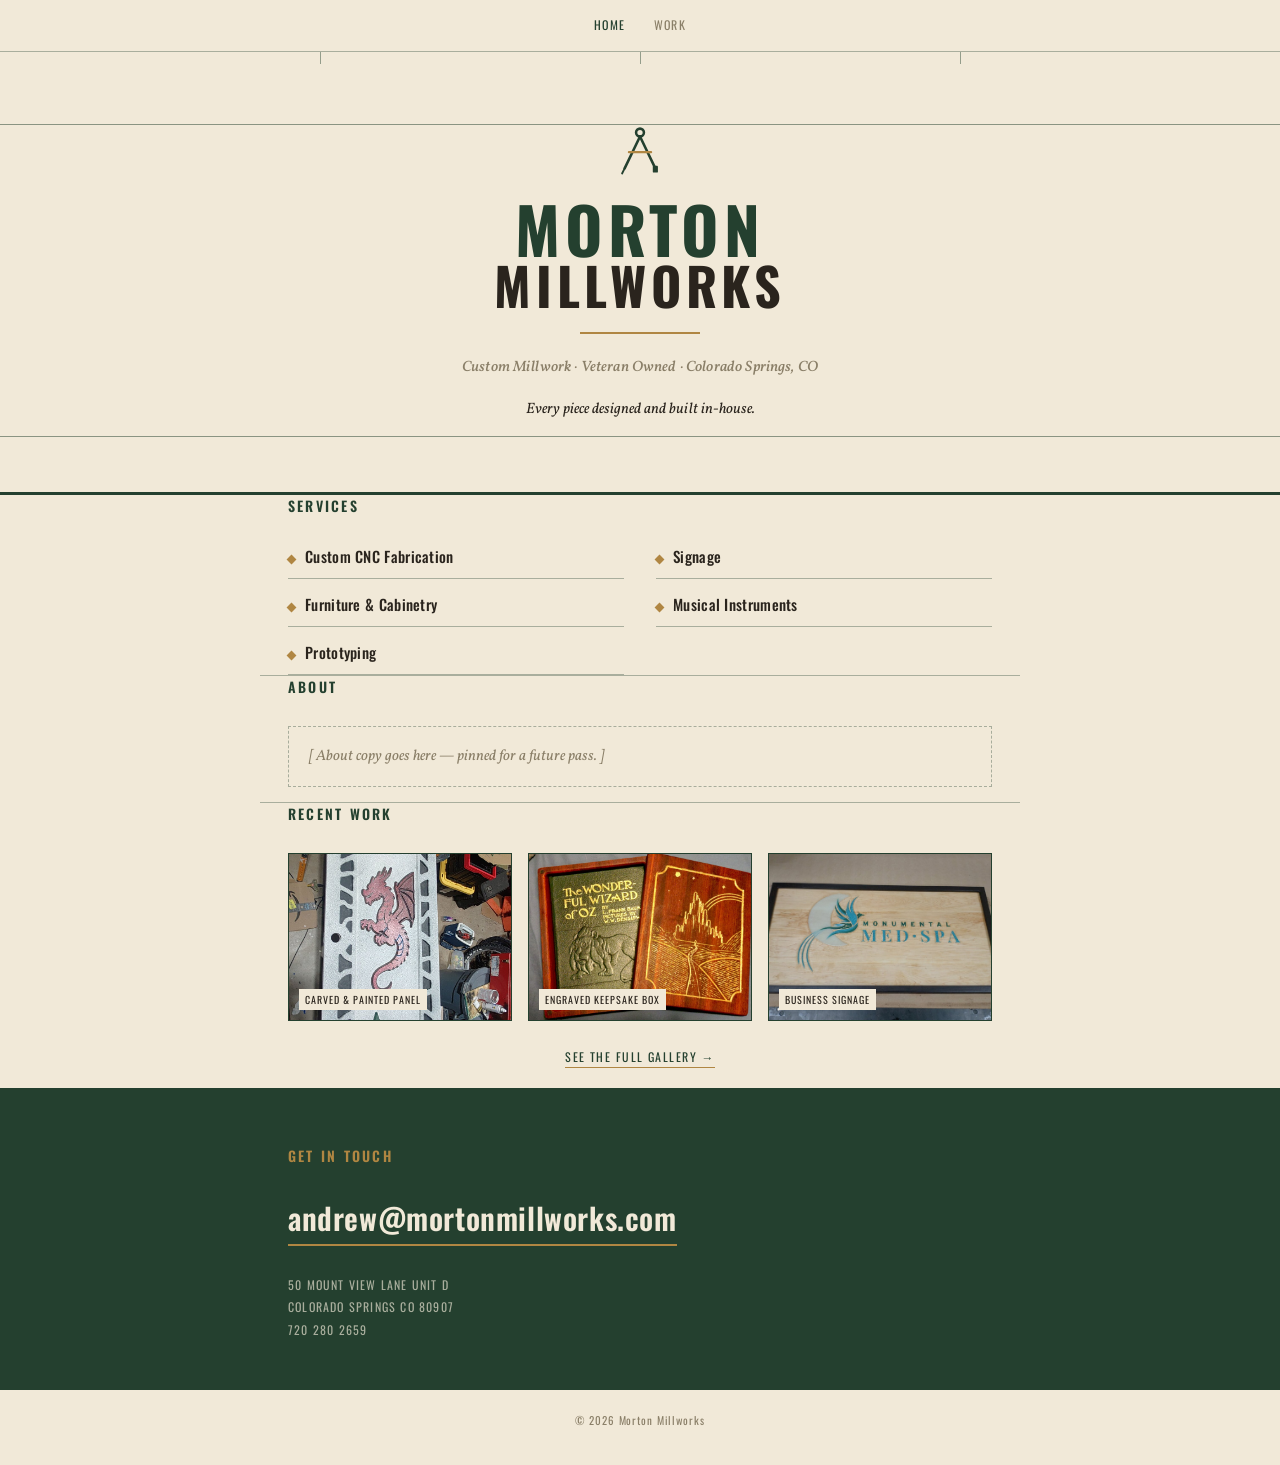
==== index.html @ a422c4a7 "Add files via upload" ====
<!doctype html>
<html lang="en">
<head>
<meta charset="utf-8">
<meta name="viewport" content="width=device-width, initial-scale=1">
<title>Morton Millworks — Custom CNC Fabrication, Colorado Springs</title>
<meta name="description" content="Owner-designed, shop-built CNC fabrication in Colorado Springs, CO. Custom millwork, signage, furniture, and prototyping.">
<link rel="preconnect" href="https://fonts.googleapis.com">
<link rel="stylesheet" href="https://fonts.googleapis.com/css2?family=Oswald:wght@400;500;600;700&family=Vollkorn:ital,wght@0,400;0,500;1,400;1,500&display=swap">
<link rel="stylesheet" href="styles.css">
</head>
<body>

<nav class="sitenav">
  <a href="index.html" class="current">Home</a>
  <a href="gallery.html">Work</a>
</nav>

<header class="hero">
  <div class="ticks" aria-hidden="true">
    <i style="top:0; left:25%; width:1px; height:12px;"></i>
    <i style="top:0; left:50%; width:1px; height:12px;"></i>
    <i style="top:0; left:75%; width:1px; height:12px;"></i>
  </div>

  <div class="mark" aria-hidden="true">
    <svg viewBox="0 0 34 30" xmlns="http://www.w3.org/2000/svg">
      <circle cx="17" cy="5" r="2.3" fill="none" stroke="#24402F" stroke-width="1.5"/>
      <line x1="17" y1="7.3" x2="8" y2="26" stroke="#24402F" stroke-width="1.5" stroke-linecap="round"/>
      <line x1="17" y1="7.3" x2="26" y2="26" stroke="#24402F" stroke-width="1.5" stroke-linecap="round"/>
      <line x1="10.5" y1="16.5" x2="23.5" y2="16.5" stroke="#B08642" stroke-width="1.3" stroke-linecap="round"/>
      <line x1="8" y1="26" x2="6.5" y2="29" stroke="#24402F" stroke-width="1.1" stroke-linecap="round"/>
      <rect x="24.5" y="24.5" width="3" height="4" rx="0.5" fill="#24402F"/>
    </svg>
  </div>

  <h1 class="wordmark">
    <span class="m1">Morton</span>
    <span class="m2">Millworks</span>
  </h1>

  <div class="rule-brass"></div>

  <p class="tagline">Custom Millwork &middot; Veteran Owned &middot; Colorado Springs, CO</p>
  <p class="hero-note">Every piece designed and built in-house.</p>
</header>

<section class="wrap" id="services">
  <h2>Services</h2>
  <ul class="services">
    <li>Custom CNC Fabrication</li>
    <li>Signage</li>
    <li>Furniture &amp; Cabinetry</li>
    <li>Musical Instruments</li>
    <li>Prototyping</li>
  </ul>
</section>

<section class="wrap" id="about">
  <h2>About</h2>
  <p class="about-placeholder">[ About copy goes here — pinned for a future pass. ]</p>
</section>

<section class="wrap" id="work">
  <h2>Recent Work</h2>
  <div class="work-grid">
    <div class="photo-slot">
      <img src="images/dragon-panel.jpg" alt="Hand-painted carved dragon panel, Morton Millworks" loading="lazy">
      <span>Carved &amp; Painted Panel</span>
    </div>
    <div class="photo-slot">
      <img src="images/oz-book-box.jpg" alt="Engraved wood keepsake box, Morton Millworks" loading="lazy">
      <span>Engraved Keepsake Box</span>
    </div>
    <div class="photo-slot">
      <img src="images/med-spa-sign.jpg" alt="Monumental Med Spa wood sign, Morton Millworks" loading="lazy">
      <span>Business Signage</span>
    </div>
  </div>
  <p class="work-more"><a href="gallery.html">See the full gallery &rarr;</a></p>
</section>

<section class="contact">
  <div class="wrap">
    <h2>Get In Touch</h2>
    <a class="contact-email" href="mailto:andrew@mortonmillworks.com">andrew@mortonmillworks.com</a>
    <div class="contact-block">
      50 Mount View Lane Unit D<br>
      Colorado Springs CO 80907<br>
      720 280 2659
    </div>
  </div>
</section>

<footer>&copy; <span id="year"></span> Morton Millworks</footer>

<script>
  document.getElementById('year').textContent = new Date().getFullYear();
</script>

</body>
</html>
---- styles.css ----
:root{
    --paper:#F1E9D8;
    --paper-deep:#E8DEC8;
    --ink:#2A241D;
    --green:#24402F;
    --green-deep:#17271D;
    --brass:#B08642;
    --muted:#8A7F68;
    --line:rgba(36,64,47,0.35);
    --maxw:760px;
  }
  *{box-sizing:border-box;}
  html{scroll-behavior:smooth;}
  body{
    margin:0;
    background:var(--paper);
    color:var(--ink);
    font-family:'Vollkorn',serif;
    font-size:17px;
    line-height:1.55;
    -webkit-font-smoothing:antialiased;
  }
  h1,h2,.label{
    font-family:'Oswald',sans-serif;
    text-transform:uppercase;
  }
  a{color:var(--green);}
  a:focus-visible,button:focus-visible{outline:2px solid var(--brass);outline-offset:3px;}

  .wrap{max-width:var(--maxw);margin:0 auto;padding:0 28px;}

  /* ---- Hero ---- */
  .hero{
    position:relative;
    padding:72px 28px 56px;
    border-bottom:3px solid var(--green);
    overflow:hidden;
  }
  .hero::before,.hero::after{
    content:"";
    position:absolute;
    left:0; right:0;
    height:1px;
    background:var(--green);
    opacity:0.5;
  }
  .ticks{position:absolute; inset:0; pointer-events:none;}
  .ticks i{position:absolute; background:var(--green); opacity:0.45;}

  .mark{display:flex; justify-content:center; margin-bottom:22px;}
  .mark svg{width:clamp(36px,8vw,58px);aspect-ratio:34/30;height:auto;}

  .wordmark{
    text-align:center;
    line-height:0.95;
    letter-spacing:0.14em;
  }
  .wordmark .m1{
    display:block;
    font-weight:700;
    font-size:clamp(40px,9vw,64px);
    color:var(--green);
  }
  .wordmark .m2{
    display:block;
    font-weight:700;
    font-size:clamp(32px,7vw,52px);
    color:var(--ink);
    margin-top:2px;
  }

  .rule-brass{
    width:120px; height:2px; background:var(--brass);
    margin:22px auto;
  }

  .tagline{
    text-align:center;
    font-style:italic;
    font-weight:500;
    font-size:15px;
    color:var(--muted);
    letter-spacing:0.01em;
  }

  .hero-note{
    text-align:center;
    font-style:italic;
    font-size:15px;
    color:var(--ink);
    margin-top:18px;
  }

  /* ---- Sections ---- */
  section{padding:56px 0;}
  section + section{border-top:1px solid var(--line);}

  h2{
    font-weight:600;
    font-size:14px;
    letter-spacing:0.16em;
    color:var(--green);
    margin:0 0 28px;
  }

  /* ---- Services ---- */
  .services{
    list-style:none;
    margin:0; padding:0;
    display:grid;
    grid-template-columns:1fr 1fr;
    gap:14px 32px;
  }
  .services li{
    display:flex;
    align-items:baseline;
    gap:10px;
    font-family:'Oswald',sans-serif;
    font-weight:500;
    font-size:15px;
    letter-spacing:0.02em;
    color:var(--ink);
    padding-bottom:10px;
    border-bottom:1px solid var(--line);
  }
  .services li::before{
    content:"";
    width:7px; height:7px;
    flex:none;
    background:var(--brass);
    transform:rotate(45deg);
  }
  @media (max-width:520px){
    .services{grid-template-columns:1fr;}
  }

  /* ---- About (placeholder) ---- */
  .about-placeholder{
    font-style:italic;
    color:var(--muted);
    border:1px dashed var(--line);
    padding:18px 20px;
    font-size:15px;
  }

  /* ---- Work / photos ---- */
  .work-grid{
    display:grid;
    grid-template-columns:repeat(3,1fr);
    gap:16px;
  }
  @media (max-width:560px){
    .work-grid{grid-template-columns:1fr;}
  }
  .photo-slot{
    aspect-ratio:4/3;
    border:1px solid var(--green);
    overflow:hidden;
    position:relative;
    background:var(--paper-deep);
  }
  .photo-slot img{
    width:100%;
    height:100%;
    object-fit:cover;
    display:block;
  }
  .photo-slot span{
    position:absolute;
    left:10px; bottom:10px;
    font-family:'Oswald',sans-serif;
    font-size:10px;
    letter-spacing:0.1em;
    text-transform:uppercase;
    color:var(--ink);
    background:var(--paper);
    padding:3px 6px;
  }
  .photo-slot.pending{
    display:flex;
    align-items:flex-end;
    padding:10px;
    background:
      repeating-linear-gradient(45deg, transparent 0 7px, var(--line) 7px 8px),
      var(--paper-deep);
  }
  .photo-slot.pending span{position:static; background:var(--paper);}

  /* ---- Contact band ---- */
  .contact{
    background:var(--green);
    color:var(--paper);
    padding:56px 0 48px;
  }
  .contact h2{color:var(--brass);}
  .contact-email{
    font-family:'Oswald',sans-serif;
    font-weight:600;
    font-size:clamp(22px,5vw,30px);
    letter-spacing:0.02em;
    color:var(--paper);
    text-decoration:none;
    display:inline-block;
    border-bottom:2px solid var(--brass);
    padding-bottom:2px;
  }
  .contact-block{
    margin-top:28px;
    font-family:'Oswald',sans-serif;
    font-size:12px;
    letter-spacing:0.1em;
    text-transform:uppercase;
    color:rgba(241,233,216,0.65);
    line-height:1.9;
  }

  footer{
    text-align:center;
    padding:22px 0 36px;
    font-family:'Oswald',sans-serif;
    font-size:11px;
    letter-spacing:0.08em;
    color:var(--muted);
  }

/* ---- Site nav ---- */
.sitenav{
  display:flex;
  justify-content:center;
  gap:28px;
  padding:16px 0;
  border-bottom:1px solid var(--line);
  font-family:'Oswald',sans-serif;
  font-size:12px;
  letter-spacing:0.12em;
  text-transform:uppercase;
}
.sitenav a{
  color:var(--muted);
  text-decoration:none;
}
.sitenav a.current,.sitenav a:hover{color:var(--green);}

.work-more{
  margin-top:24px;
  text-align:center;
}
.work-more a{
  font-family:'Oswald',sans-serif;
  font-size:12px;
  letter-spacing:0.12em;
  text-transform:uppercase;
  color:var(--green);
  text-decoration:none;
  border-bottom:1px solid var(--brass);
  padding-bottom:2px;
}

/* ---- Gallery page ---- */
.gallery-hero{
  padding:48px 28px 36px;
  border-bottom:3px solid var(--green);
  text-align:center;
}
.gallery-hero h1{
  font-weight:700;
  font-size:clamp(28px,6vw,40px);
  letter-spacing:0.1em;
  color:var(--green);
}
.gallery-hero p{
  font-style:italic;
  color:var(--muted);
  font-size:15px;
  margin-top:8px;
}

.gallery-grid{
  display:grid;
  grid-template-columns:repeat(3,1fr);
  gap:18px;
}
@media (max-width:720px){
  .gallery-grid{grid-template-columns:repeat(2,1fr);}
}
@media (max-width:460px){
  .gallery-grid{grid-template-columns:1fr;}
}
.gallery-item{
  border:1px solid var(--green);
  overflow:hidden;
  background:var(--paper-deep);
}
.gallery-item .frame{
  aspect-ratio:4/3;
  overflow:hidden;
}
.gallery-item img{
  width:100%; height:100%;
  object-fit:cover;
  display:block;
}
.gallery-item figcaption{
  font-family:'Oswald',sans-serif;
  font-size:11px;
  letter-spacing:0.08em;
  text-transform:uppercase;
  color:var(--ink);
  padding:8px 10px;
  border-top:1px solid var(--line);
}
.gallery-item{margin:0;}
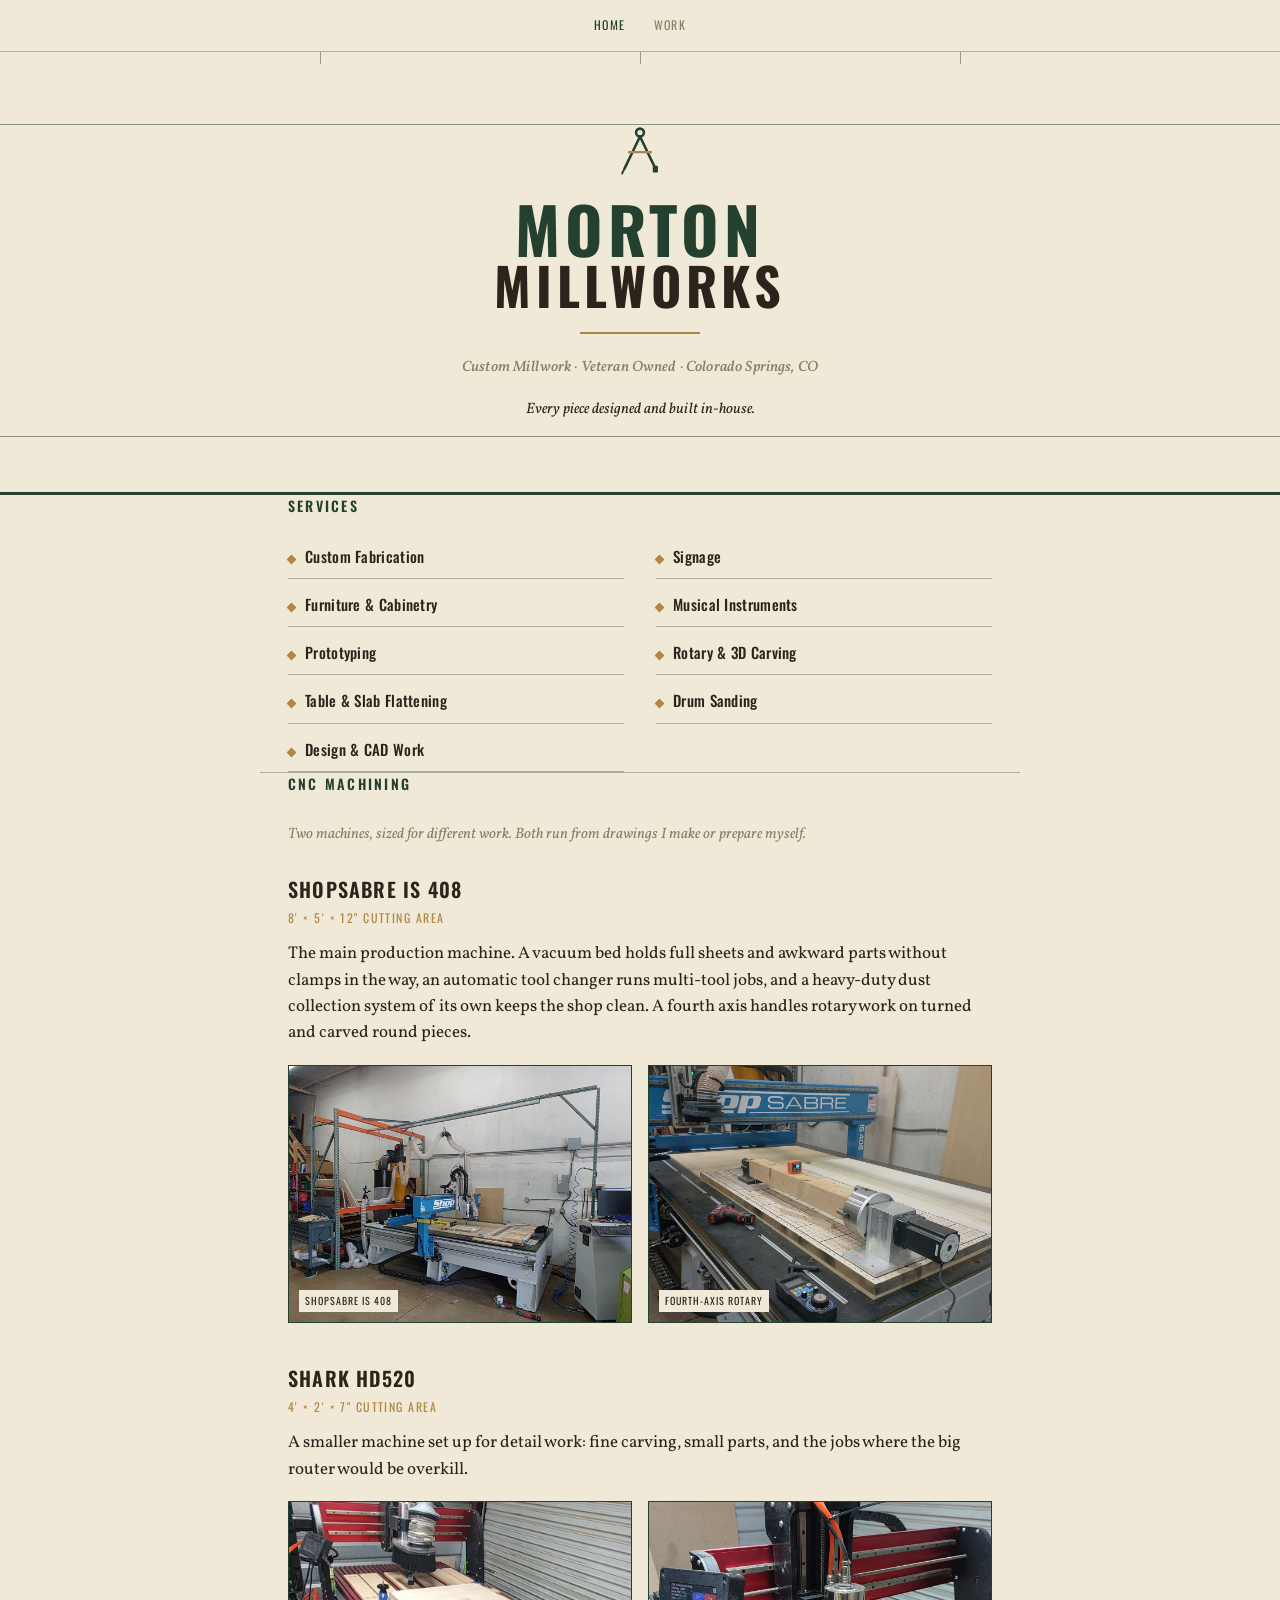
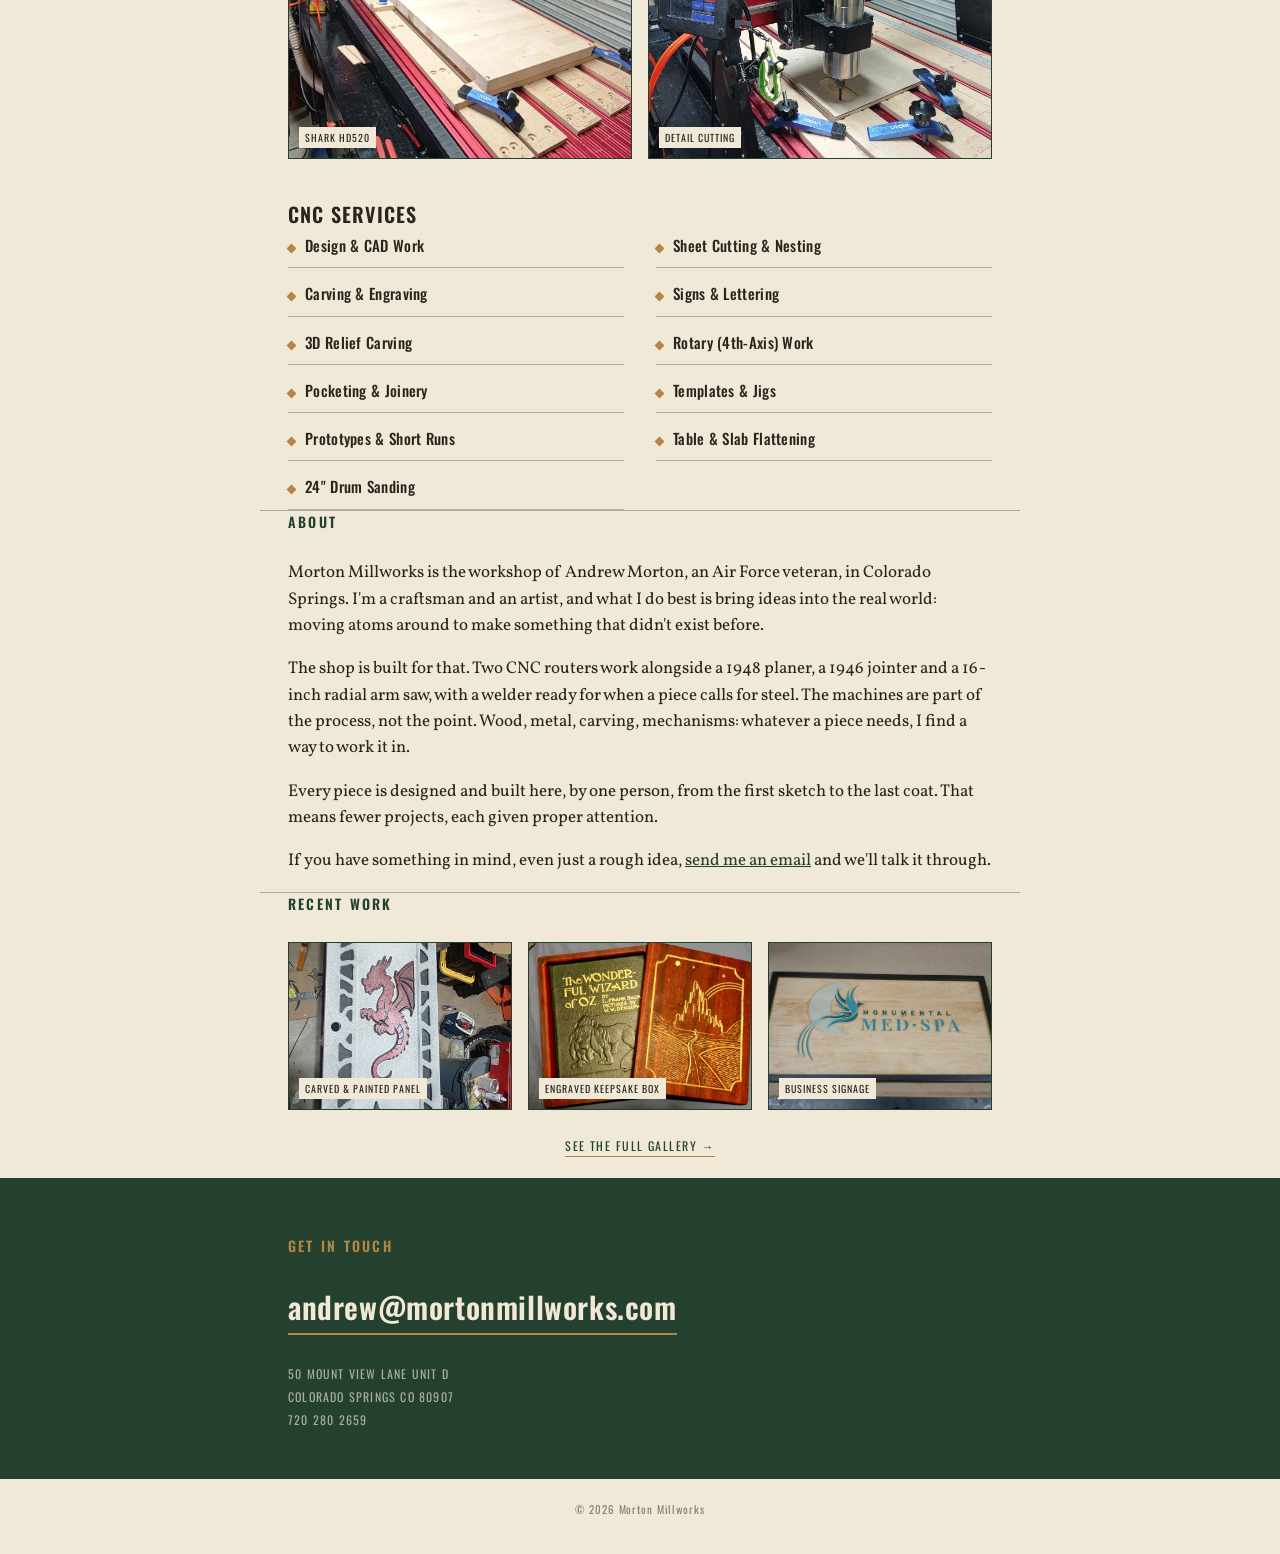
==== commit 253737a5: "Add files via upload" ====
--- a/index.html
+++ b/index.html
@@ -3,8 +3,8 @@
 <head>
 <meta charset="utf-8">
 <meta name="viewport" content="width=device-width, initial-scale=1">
-<title>Morton Millworks — Custom CNC Fabrication, Colorado Springs</title>
-<meta name="description" content="Owner-designed, shop-built CNC fabrication in Colorado Springs, CO. Custom millwork, signage, furniture, and prototyping.">
+<title>Morton Millworks — Custom Millwork &amp; Fabrication, Colorado Springs</title>
+<meta name="description" content="Owner-designed, shop-built custom millwork and fabrication in Colorado Springs, CO. Signage, furniture, musical instruments, and one-of-a-kind pieces.">
 <link rel="preconnect" href="https://fonts.googleapis.com">
 <link rel="stylesheet" href="https://fonts.googleapis.com/css2?family=Oswald:wght@400;500;600;700&family=Vollkorn:ital,wght@0,400;0,500;1,400;1,500&display=swap">
 <link rel="stylesheet" href="styles.css">
@@ -48,17 +48,78 @@
 <section class="wrap" id="services">
   <h2>Services</h2>
   <ul class="services">
-    <li>Custom CNC Fabrication</li>
+    <li>Custom Fabrication</li>
     <li>Signage</li>
     <li>Furniture &amp; Cabinetry</li>
     <li>Musical Instruments</li>
     <li>Prototyping</li>
+    <li>Rotary &amp; 3D Carving</li>
+    <li>Table &amp; Slab Flattening</li>
+    <li>Drum Sanding</li>
+    <li>Design &amp; CAD Work</li>
   </ul>
+</section>
+
+<section class="wrap" id="cnc">
+  <h2>CNC Machining</h2>
+  <p class="cap-lead">Two machines, sized for different work. Both run from drawings I make or prepare myself.</p>
+
+  <div class="cap-machine">
+    <h3>ShopSabre IS 408</h3>
+    <p class="cap-spec">8' &times; 5' &times; 12" cutting area</p>
+    <p>The main production machine. A vacuum bed holds full sheets and awkward parts without clamps in the way, an automatic tool changer runs multi-tool jobs, and a heavy-duty dust collection system of its own keeps the shop clean. A fourth axis handles rotary work on turned and carved round pieces.</p>
+    <div class="cap-photos">
+      <div class="photo-slot">
+        <img src="images/shopsabre-is408.jpg" alt="ShopSabre IS 408 CNC router with vacuum bed and dust collection" loading="lazy">
+        <span>ShopSabre IS 408</span>
+      </div>
+      <div class="photo-slot">
+        <img src="images/shopsabre-rotary.jpg" alt="Fourth-axis rotary setup on the ShopSabre holding a timber" loading="lazy">
+        <span>Fourth-axis rotary</span>
+      </div>
+    </div>
+  </div>
+
+  <div class="cap-machine">
+    <h3>Shark HD520</h3>
+    <p class="cap-spec">4' &times; 2' &times; 7" cutting area</p>
+    <p>A smaller machine set up for detail work: fine carving, small parts, and the jobs where the big router would be overkill.</p>
+    <div class="cap-photos">
+      <div class="photo-slot">
+        <img src="images/shark-hd520.jpg" alt="Shark HD520 CNC router with a glued maple panel clamped to the bed" loading="lazy">
+        <span>Shark HD520</span>
+      </div>
+      <div class="photo-slot">
+        <img src="images/shark-hd520-detail.jpg" alt="Close-up of the Shark HD520 spindle cutting a plywood part" loading="lazy">
+        <span>Detail cutting</span>
+      </div>
+    </div>
+  </div>
+
+  <div class="cap-machine">
+    <h3>CNC Services</h3>
+    <ul class="services">
+      <li>Design &amp; CAD Work</li>
+      <li>Sheet Cutting &amp; Nesting</li>
+      <li>Carving &amp; Engraving</li>
+      <li>Signs &amp; Lettering</li>
+      <li>3D Relief Carving</li>
+      <li>Rotary (4th-Axis) Work</li>
+      <li>Pocketing &amp; Joinery</li>
+      <li>Templates &amp; Jigs</li>
+      <li>Prototypes &amp; Short Runs</li>
+      <li>Table &amp; Slab Flattening</li>
+      <li>24" Drum Sanding</li>
+    </ul>
+  </div>
 </section>
 
 <section class="wrap" id="about">
   <h2>About</h2>
-  <p class="about-placeholder">[ About copy goes here — pinned for a future pass. ]</p>
+  <p>Morton Millworks is the workshop of Andrew Morton, an Air Force veteran, in Colorado Springs. I'm a craftsman and an artist, and what I do best is bring ideas into the real world: moving atoms around to make something that didn't exist before.</p>
+  <p>The shop is built for that. Two CNC routers work alongside a 1948 planer, a 1946 jointer and a 16-inch radial arm saw, with a welder ready for when a piece calls for steel. The machines are part of the process, not the point. Wood, metal, carving, mechanisms: whatever a piece needs, I find a way to work it in.</p>
+  <p>Every piece is designed and built here, by one person, from the first sketch to the last coat. That means fewer projects, each given proper attention.</p>
+  <p>If you have something in mind, even just a rough idea, <a href="mailto:andrew@mortonmillworks.com">send me an email</a> and we'll talk it through.</p>
 </section>
 
 <section class="wrap" id="work">
--- a/styles.css
+++ b/styles.css
@@ -310,3 +310,34 @@
   border-top:1px solid var(--line);
 }
 .gallery-item{margin:0;}
+
+/* ---- Capabilities ---- */
+.cap-lead{margin:0 0 28px;font-style:italic;color:var(--muted);font-size:15px;}
+.cap-machine{margin-bottom:40px;}
+.cap-machine:last-child{margin-bottom:0;}
+.cap-machine h3{
+  font-family:'Oswald',sans-serif;
+  font-weight:600;
+  font-size:20px;
+  letter-spacing:0.06em;
+  text-transform:uppercase;
+  color:var(--ink);
+  margin:0 0 4px;
+}
+.cap-spec{
+  font-family:'Oswald',sans-serif;
+  font-size:12px;
+  letter-spacing:0.12em;
+  text-transform:uppercase;
+  color:var(--brass);
+  margin:0 0 12px;
+}
+.cap-machine p{margin:0 0 14px;}
+.cap-photos{
+  display:grid;
+  grid-template-columns:1fr 1fr;
+  gap:16px;
+  margin:18px 0 0;
+}
+@media (max-width:560px){.cap-photos{grid-template-columns:1fr;}}
+.cap-photos .photo-slot{margin:0;}
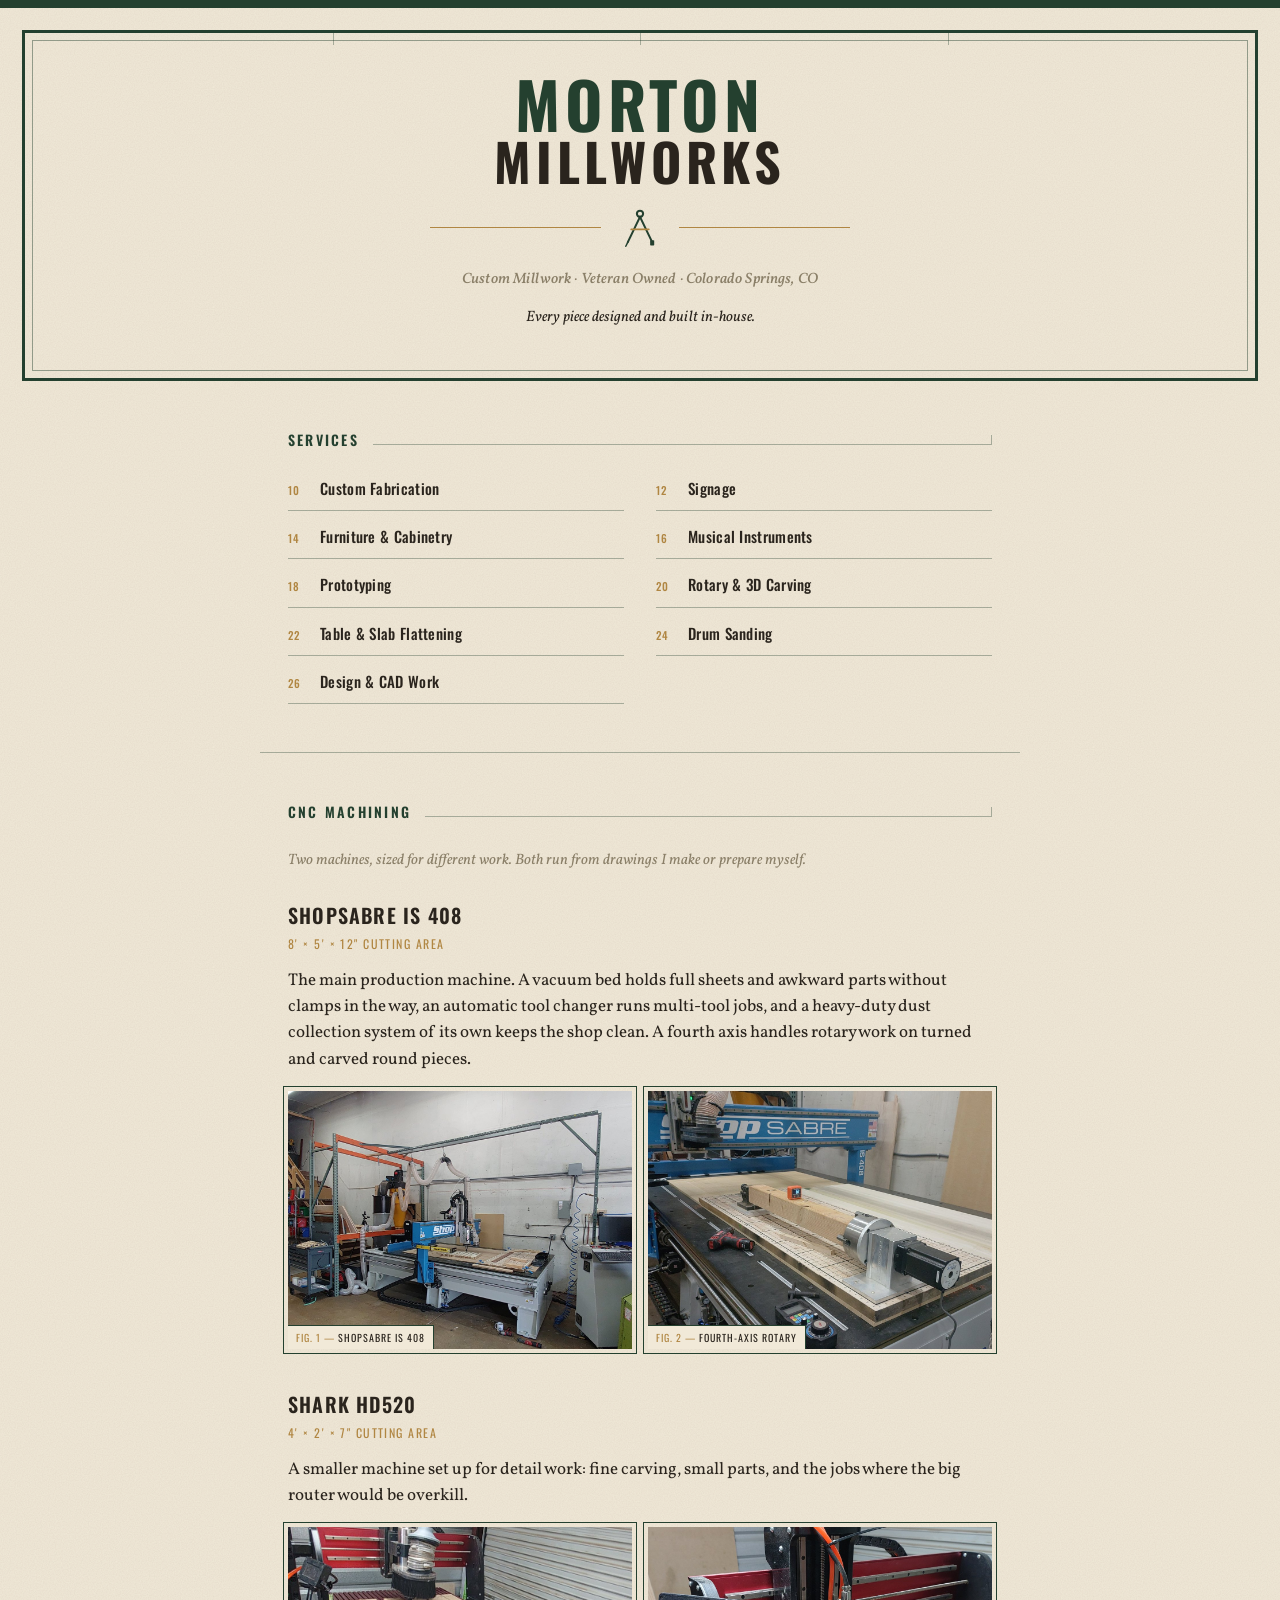
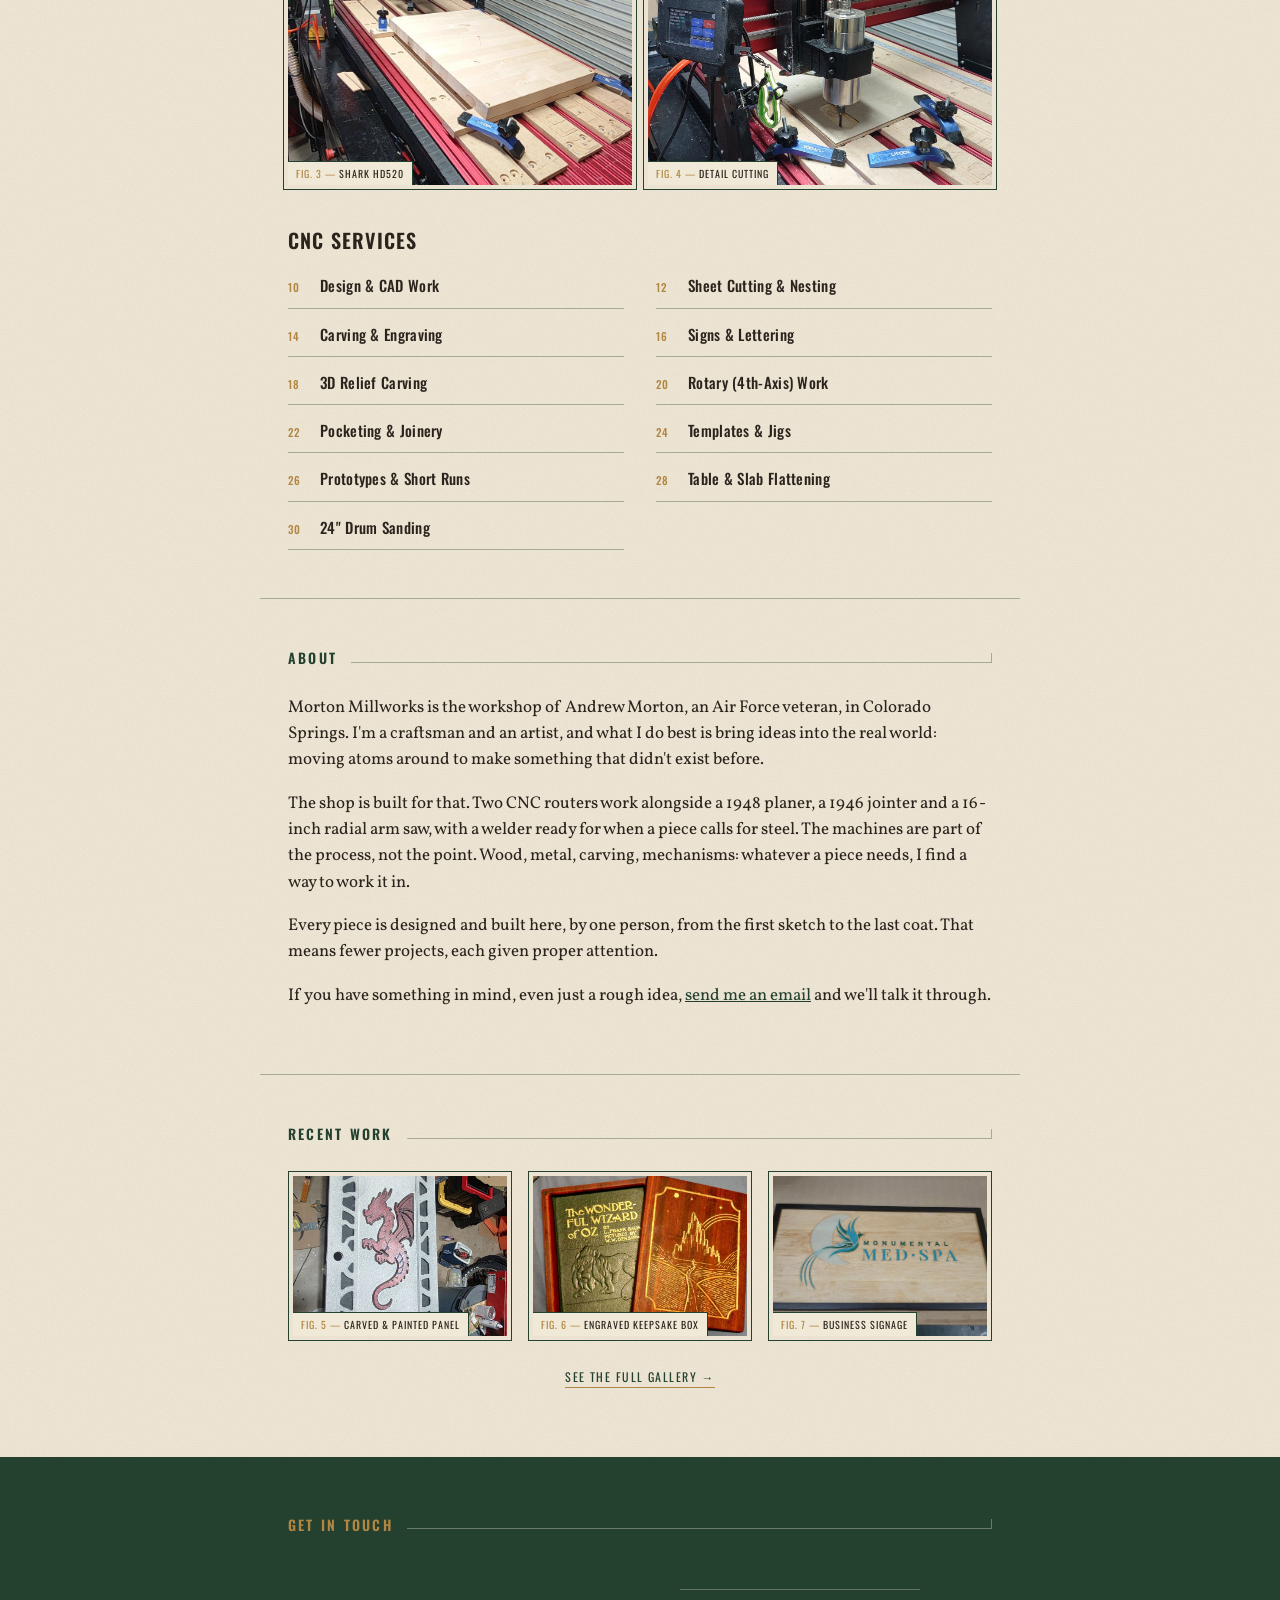
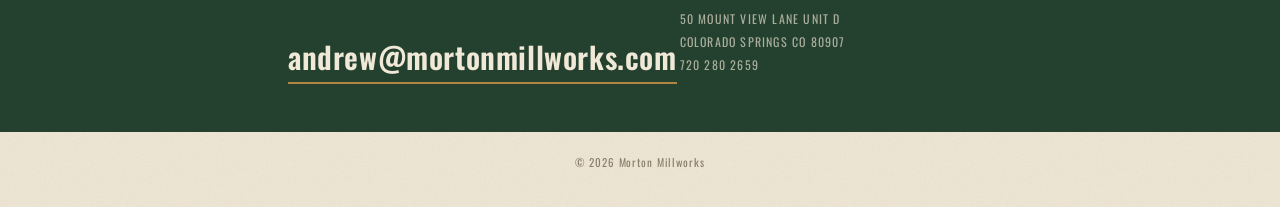
==== commit f38e2d5f: "Add files via upload" ====
--- a/index.html
+++ b/index.html
@@ -11,11 +11,6 @@
 </head>
 <body>
 
-<nav class="sitenav">
-  <a href="index.html" class="current">Home</a>
-  <a href="gallery.html">Work</a>
-</nav>
-
 <header class="hero">
   <div class="ticks" aria-hidden="true">
     <i style="top:0; left:25%; width:1px; height:12px;"></i>
@@ -23,23 +18,25 @@
     <i style="top:0; left:75%; width:1px; height:12px;"></i>
   </div>
 
-  <div class="mark" aria-hidden="true">
-    <svg viewBox="0 0 34 30" xmlns="http://www.w3.org/2000/svg">
-      <circle cx="17" cy="5" r="2.3" fill="none" stroke="#24402F" stroke-width="1.5"/>
-      <line x1="17" y1="7.3" x2="8" y2="26" stroke="#24402F" stroke-width="1.5" stroke-linecap="round"/>
-      <line x1="17" y1="7.3" x2="26" y2="26" stroke="#24402F" stroke-width="1.5" stroke-linecap="round"/>
-      <line x1="10.5" y1="16.5" x2="23.5" y2="16.5" stroke="#B08642" stroke-width="1.3" stroke-linecap="round"/>
-      <line x1="8" y1="26" x2="6.5" y2="29" stroke="#24402F" stroke-width="1.1" stroke-linecap="round"/>
-      <rect x="24.5" y="24.5" width="3" height="4" rx="0.5" fill="#24402F"/>
-    </svg>
-  </div>
-
   <h1 class="wordmark">
     <span class="m1">Morton</span>
     <span class="m2">Millworks</span>
   </h1>
 
-  <div class="rule-brass"></div>
+  <div class="centerline" aria-hidden="true">
+    <i></i>
+    <div class="mark" aria-hidden="true">
+      <svg viewBox="0 0 34 30" xmlns="http://www.w3.org/2000/svg">
+        <circle cx="17" cy="5" r="2.3" fill="none" stroke="#24402F" stroke-width="1.5"/>
+        <line x1="17" y1="7.3" x2="8" y2="26" stroke="#24402F" stroke-width="1.5" stroke-linecap="round"/>
+        <line x1="17" y1="7.3" x2="26" y2="26" stroke="#24402F" stroke-width="1.5" stroke-linecap="round"/>
+        <line x1="10.5" y1="16.5" x2="23.5" y2="16.5" stroke="#B08642" stroke-width="1.3" stroke-linecap="round"/>
+        <line x1="8" y1="26" x2="6.5" y2="29" stroke="#24402F" stroke-width="1.1" stroke-linecap="round"/>
+        <rect x="24.5" y="24.5" width="3" height="4" rx="0.5" fill="#24402F"/>
+      </svg>
+    </div>
+    <i></i>
+  </div>
 
   <p class="tagline">Custom Millwork &middot; Veteran Owned &middot; Colorado Springs, CO</p>
   <p class="hero-note">Every piece designed and built in-house.</p>
--- a/styles.css
+++ b/styles.css
@@ -341,3 +341,103 @@
 }
 @media (max-width:560px){.cap-photos{grid-template-columns:1fr;}}
 .cap-photos .photo-slot{margin:0;}
+
+/* ================= Draftsman refinements ================= */
+:root{ --grain:url("data:image/svg+xml,%3Csvg xmlns='http://www.w3.org/2000/svg' width='220' height='220'%3E%3Cfilter id='n'%3E%3CfeTurbulence type='fractalNoise' baseFrequency='.85' numOctaves='2' stitchTiles='stitch'/%3E%3CfeColorMatrix values='0 0 0 0 .16 0 0 0 0 .13 0 0 0 0 .09 0 0 0 .09 0'/%3E%3C/filter%3E%3Crect width='100%25' height='100%25' filter='url(%23n)'/%3E%3C/svg%3E"); }
+body{
+  border-top:8px solid var(--green);
+  background-image:var(--grain);
+}
+
+/* hero as a framed drawing sheet */
+.hero{
+  margin:22px 22px 0;
+  padding:40px 28px 34px;
+  border:3px solid var(--green);
+}
+.hero::before{
+  inset:7px; left:7px; right:7px; height:auto;
+  background:none; border:1px solid var(--green); opacity:.45;
+}
+.hero::after{display:none;}
+.ticks i{opacity:.35;}
+
+.wordmark{margin:0;}
+.centerline{
+  display:flex; align-items:center; justify-content:center;
+  gap:16px;
+  max-width:420px; margin:22px auto 20px;
+}
+.centerline i{flex:1; height:0; border-top:1px solid var(--brass);}
+.centerline .mark{margin:0;}
+.centerline .mark svg{width:clamp(34px,7vw,46px);}
+.hero-note{margin-top:12px;}
+
+/* section heads: figure-style label with running rule */
+section{padding:48px 0;}
+h2{
+  display:flex; align-items:center; gap:14px;
+  margin-bottom:26px;
+}
+h2::after{
+  content:""; flex:1; height:0;
+  border-top:1px solid var(--line);
+  border-right:1px solid var(--line);
+  height:9px; align-self:center;
+  border-top:none; border-bottom:1px solid var(--line);
+  border-right:1px solid var(--line);
+  max-width:100%;
+}
+.contact h2::after{border-color:rgba(241,233,216,.35);}
+
+/* services as numbered reference list */
+.services{counter-reset:ref 8;}
+.services li{counter-increment:ref 2;}
+.services li::before{
+  content:counter(ref);
+  width:auto; height:auto; background:none; transform:none;
+  min-width:22px;
+  font-size:11px; letter-spacing:.08em;
+  color:var(--brass);
+}
+
+/* photos as numbered figures */
+main, body{counter-reset:fig;}
+.photo-slot, .gallery-item .frame{outline:1px solid var(--green); outline-offset:4px; border:none;}
+.photo-slot{margin:5px;}
+.photo-slot span{
+  counter-increment:fig;
+  left:0; bottom:0;
+  font-size:10px;
+  padding:4px 8px;
+  border-top:1px solid var(--green); border-right:1px solid var(--green);
+}
+.photo-slot span::before{content:"Fig. " counter(fig) " \2014  "; color:var(--brass);}
+.gallery-item{border:none; background:none; counter-increment:fig; padding:5px;}
+.gallery-item .frame{border:none;}
+.gallery-item figcaption{
+  border:none; padding:12px 2px 0;
+}
+.gallery-item figcaption::before{content:"Fig. " counter(fig) " \2014  "; color:var(--brass);}
+
+/* contact: framed title block */
+.contact .wrap{position:relative;}
+.contact-block{border-top:1px solid rgba(241,233,216,.3); padding-top:18px; display:inline-block; min-width:240px;}
+
+/* gallery page */
+.backlink{
+  display:block; text-align:center; padding:16px 0 4px;
+  font-family:'Oswald',sans-serif; font-size:12px; letter-spacing:.12em; text-transform:uppercase;
+  color:var(--green); text-decoration:none;
+}
+.backlink:hover{color:var(--brass);}
+.gallery-hero{
+  margin:14px 22px 0;
+  border:3px solid var(--green);
+  position:relative;
+}
+.gallery-hero::before{content:""; position:absolute; inset:6px; border:1px solid var(--green); opacity:.45; pointer-events:none;}
+
+section.wrap{padding-top:48px;padding-bottom:48px;}
+section.wrap + section.wrap{margin-top:0;}
+.cap-machine h3 + .services{margin-top:18px;}
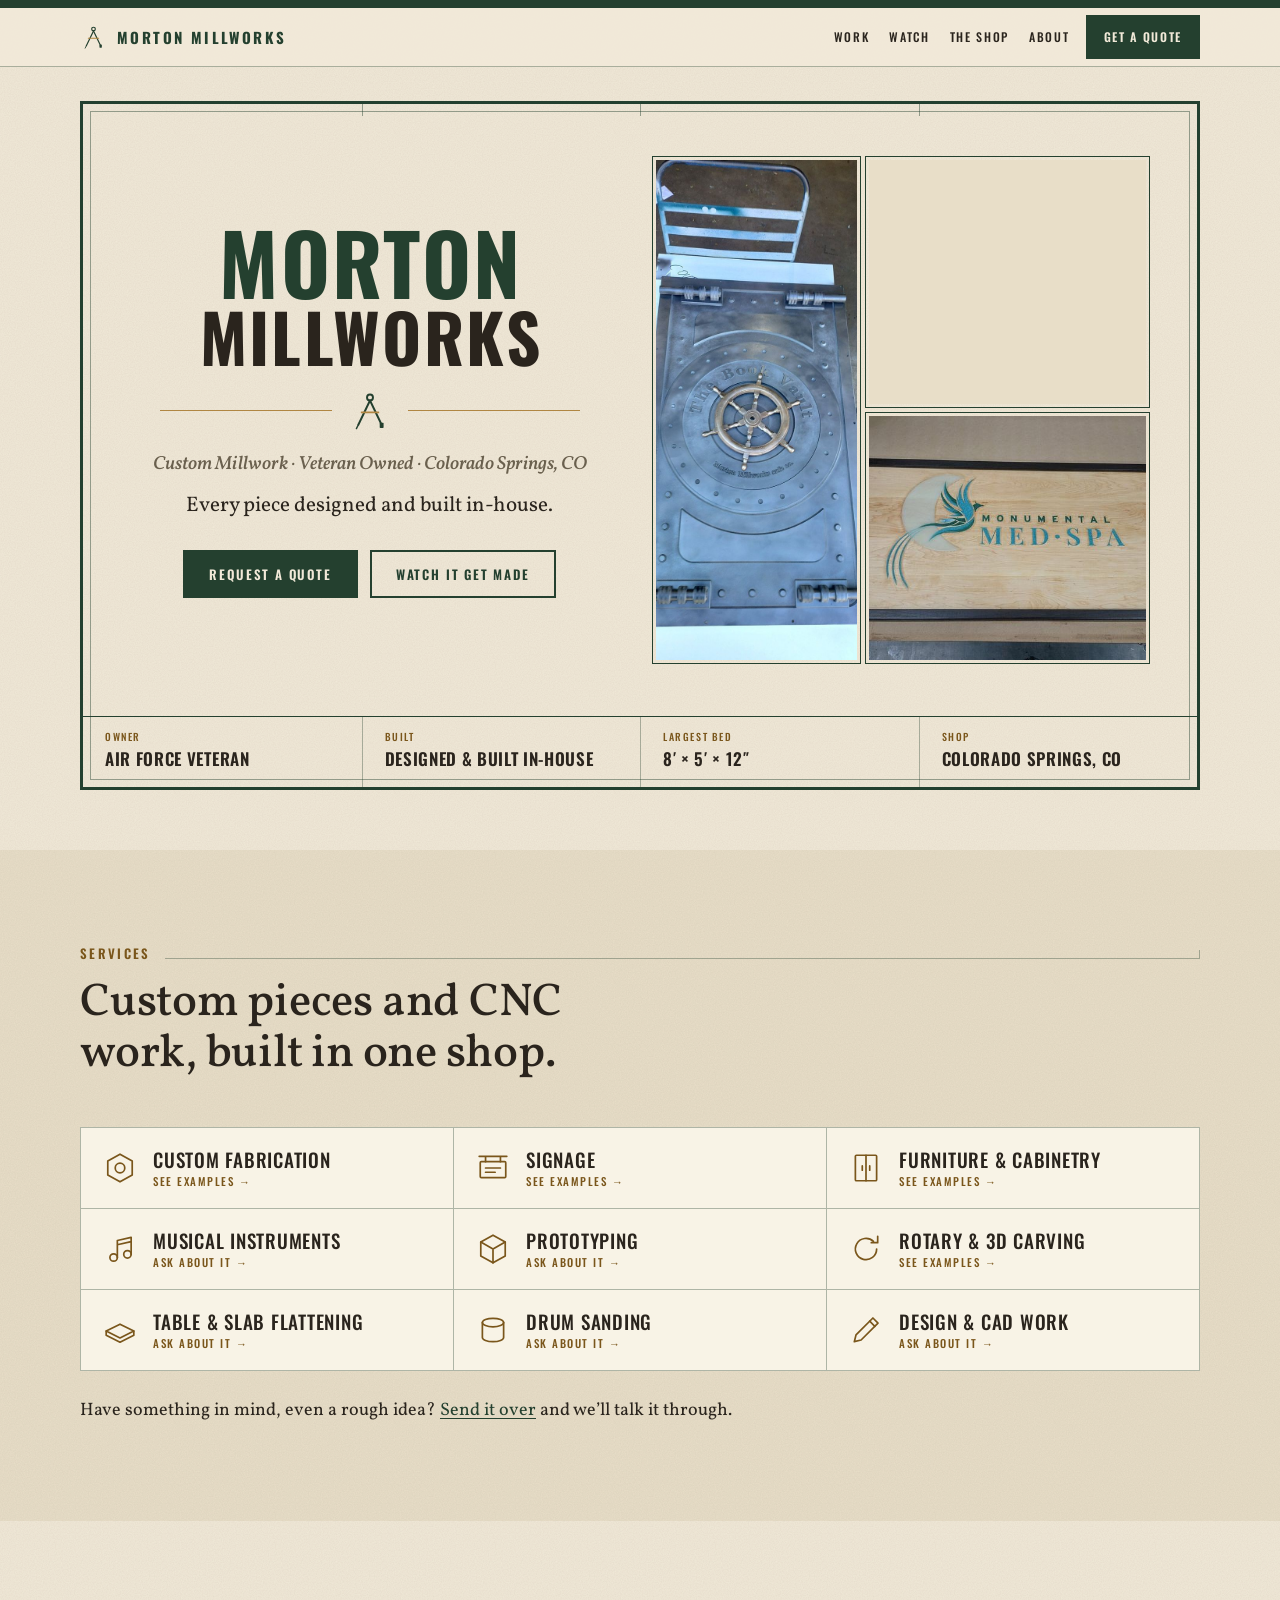
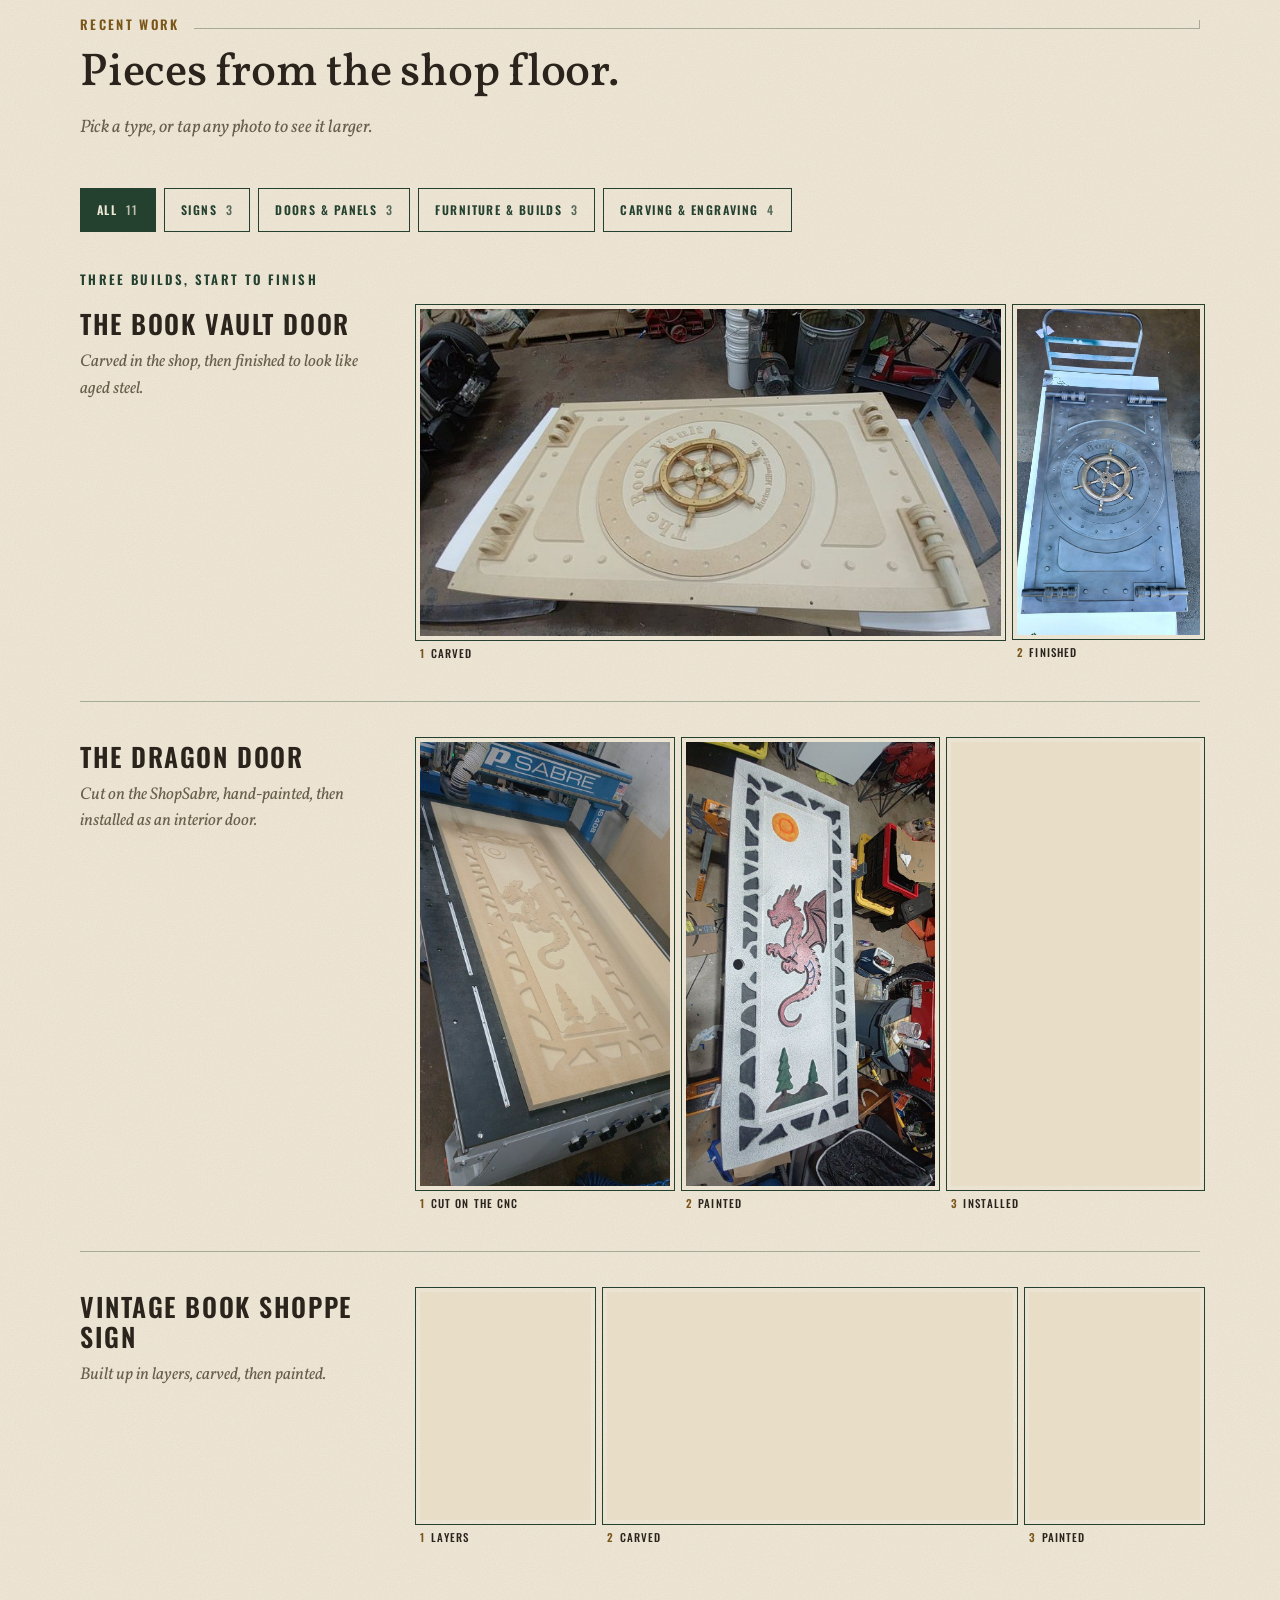
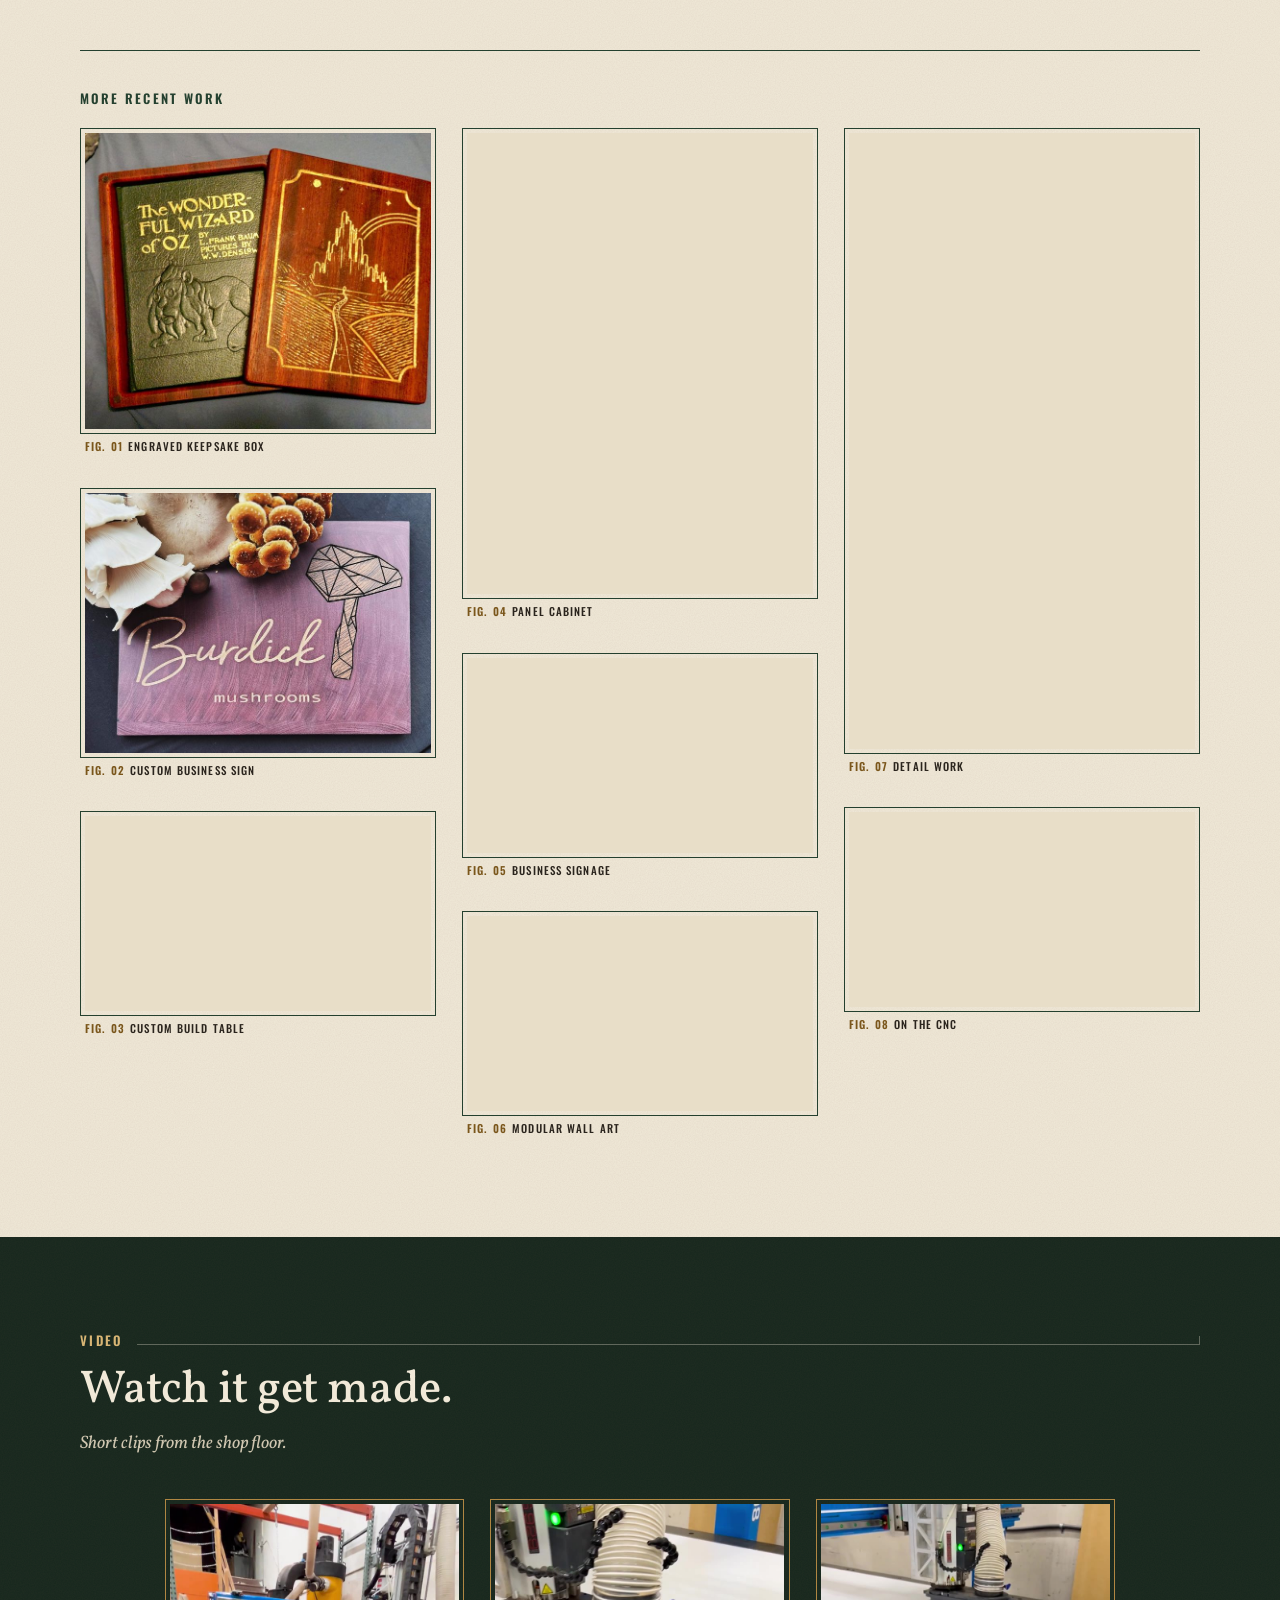
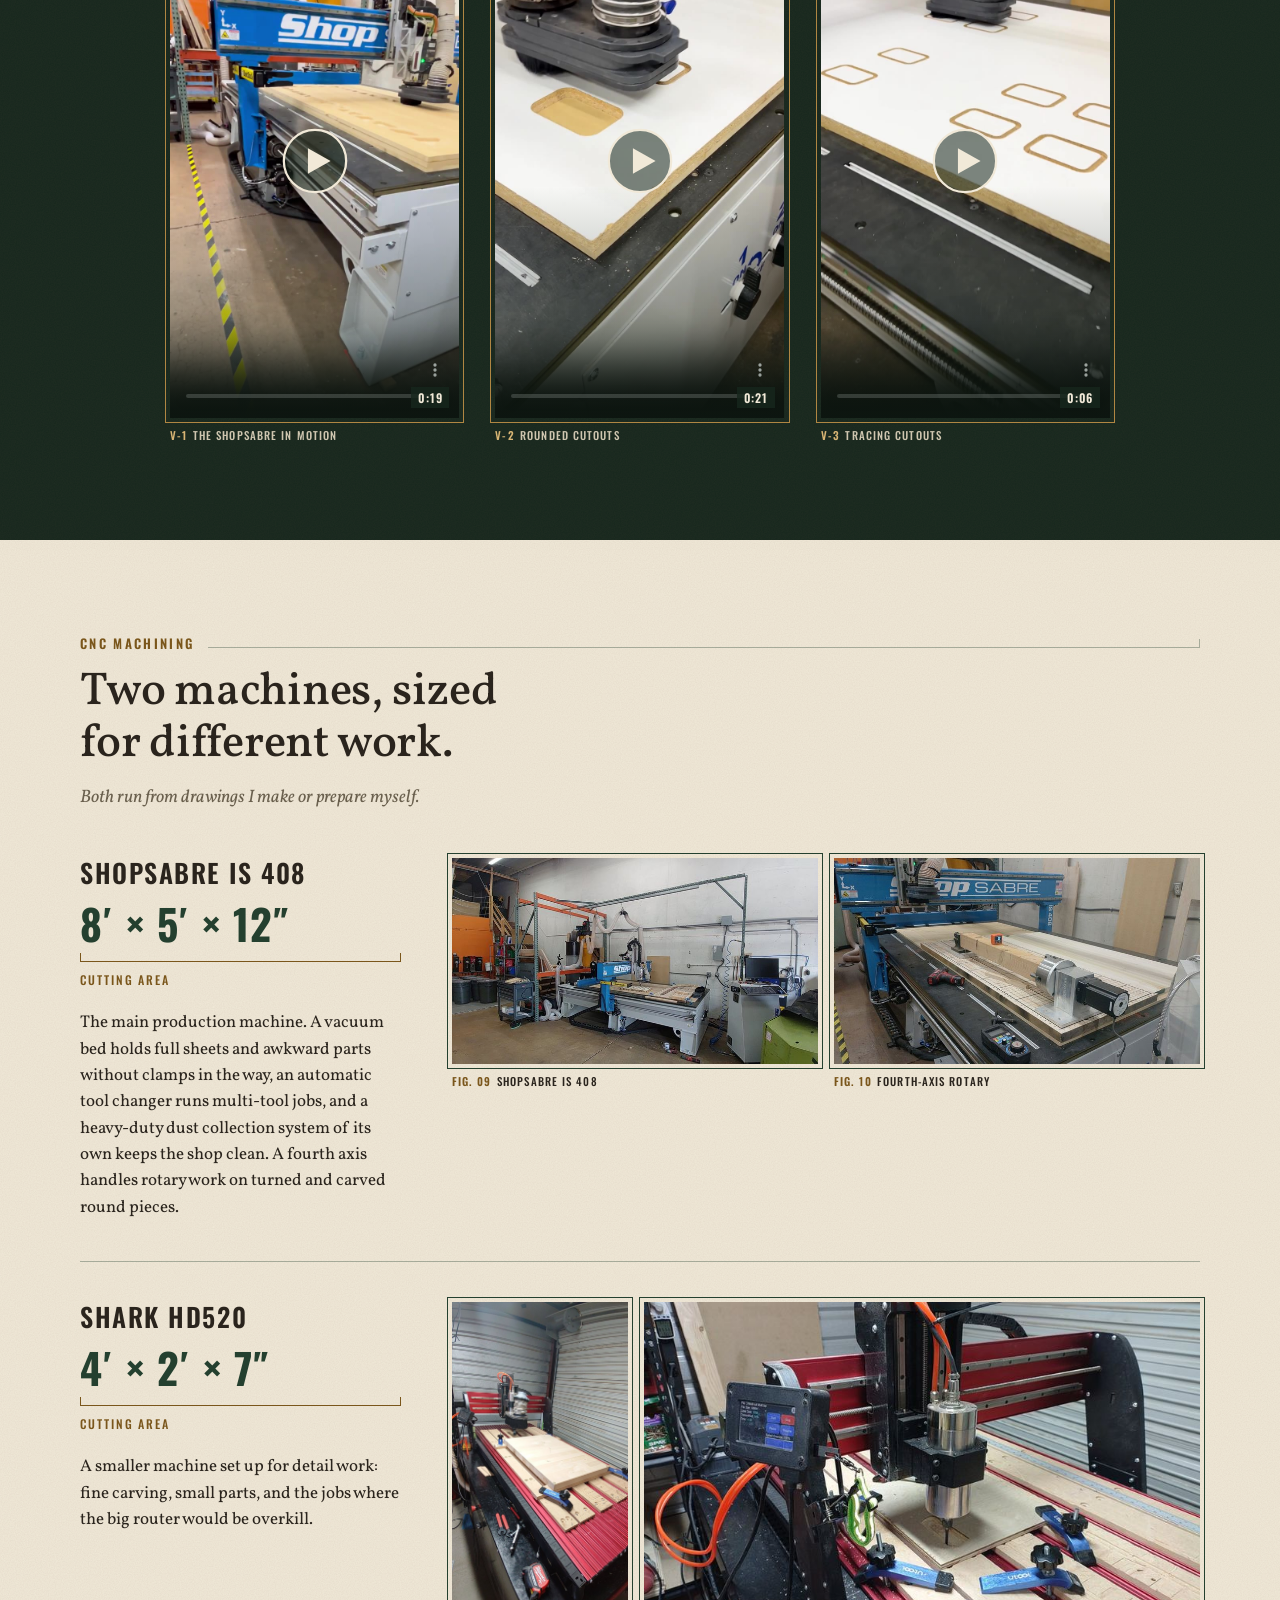
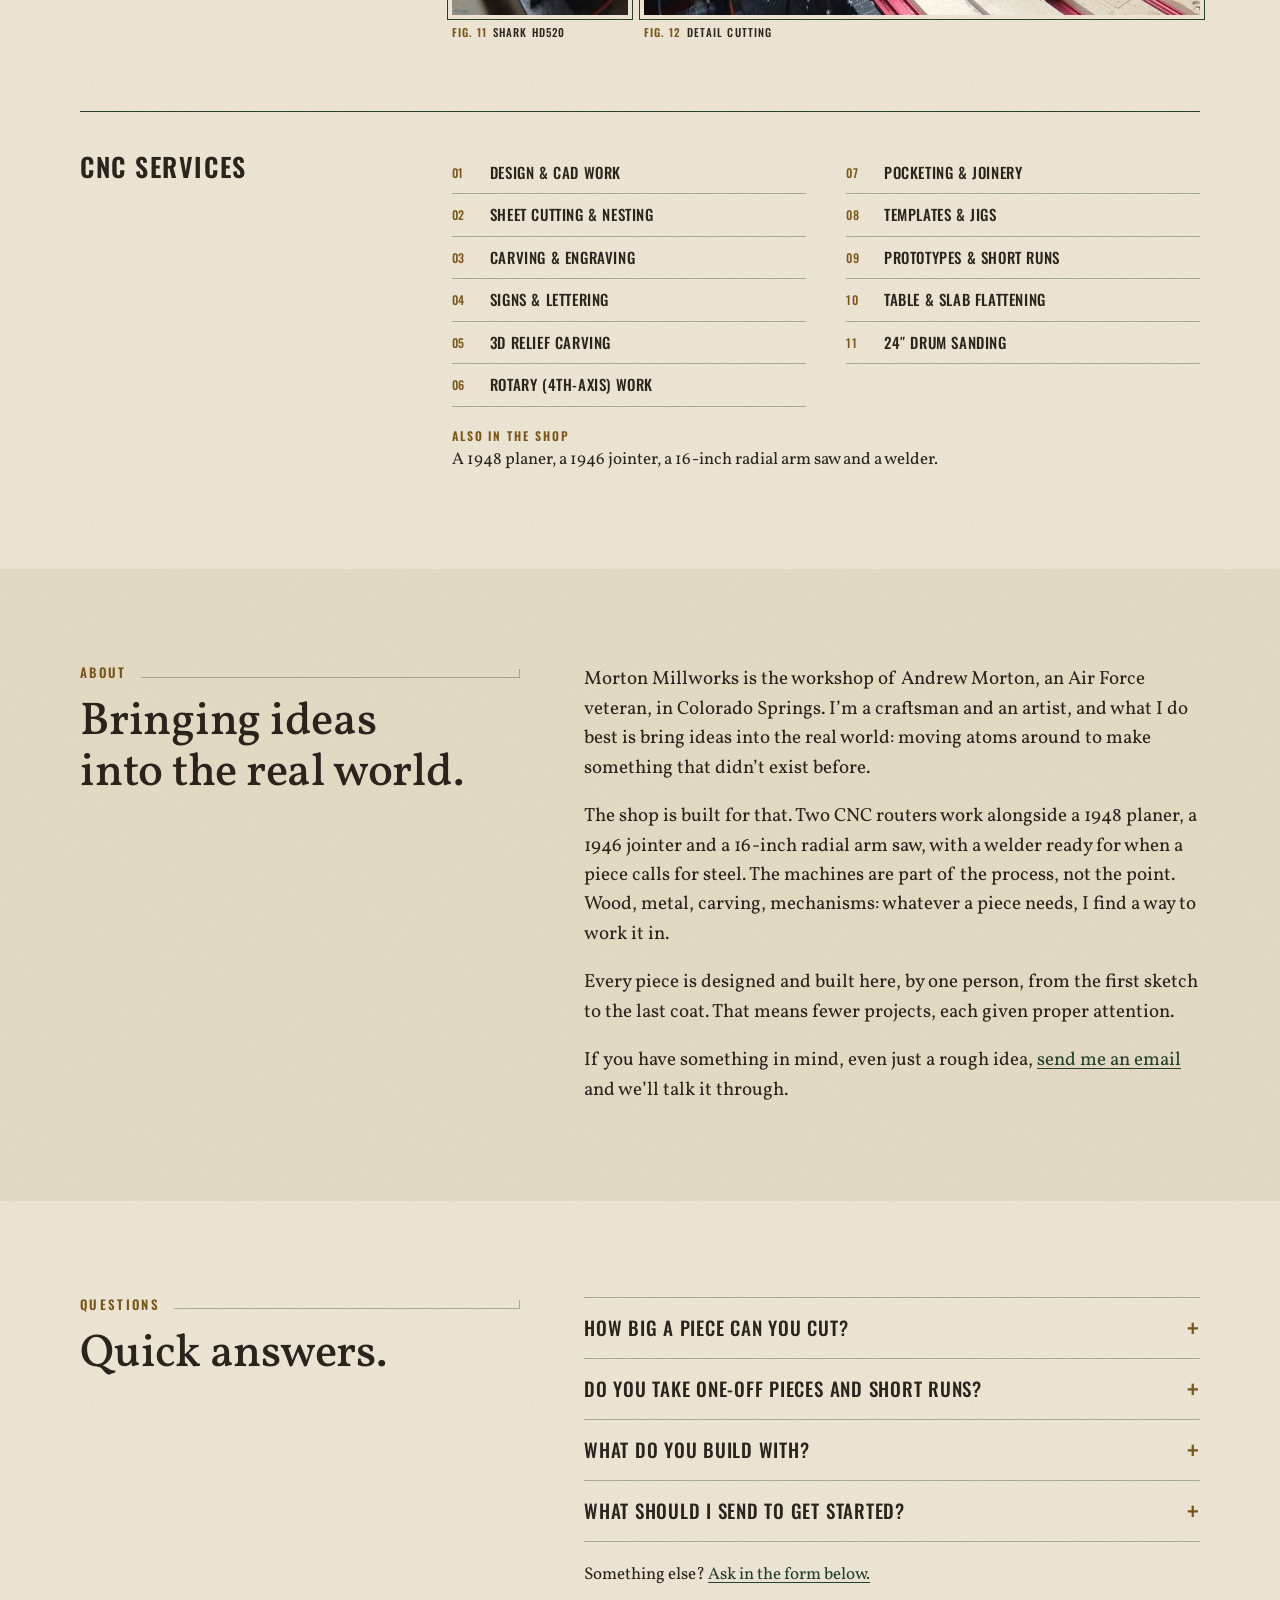
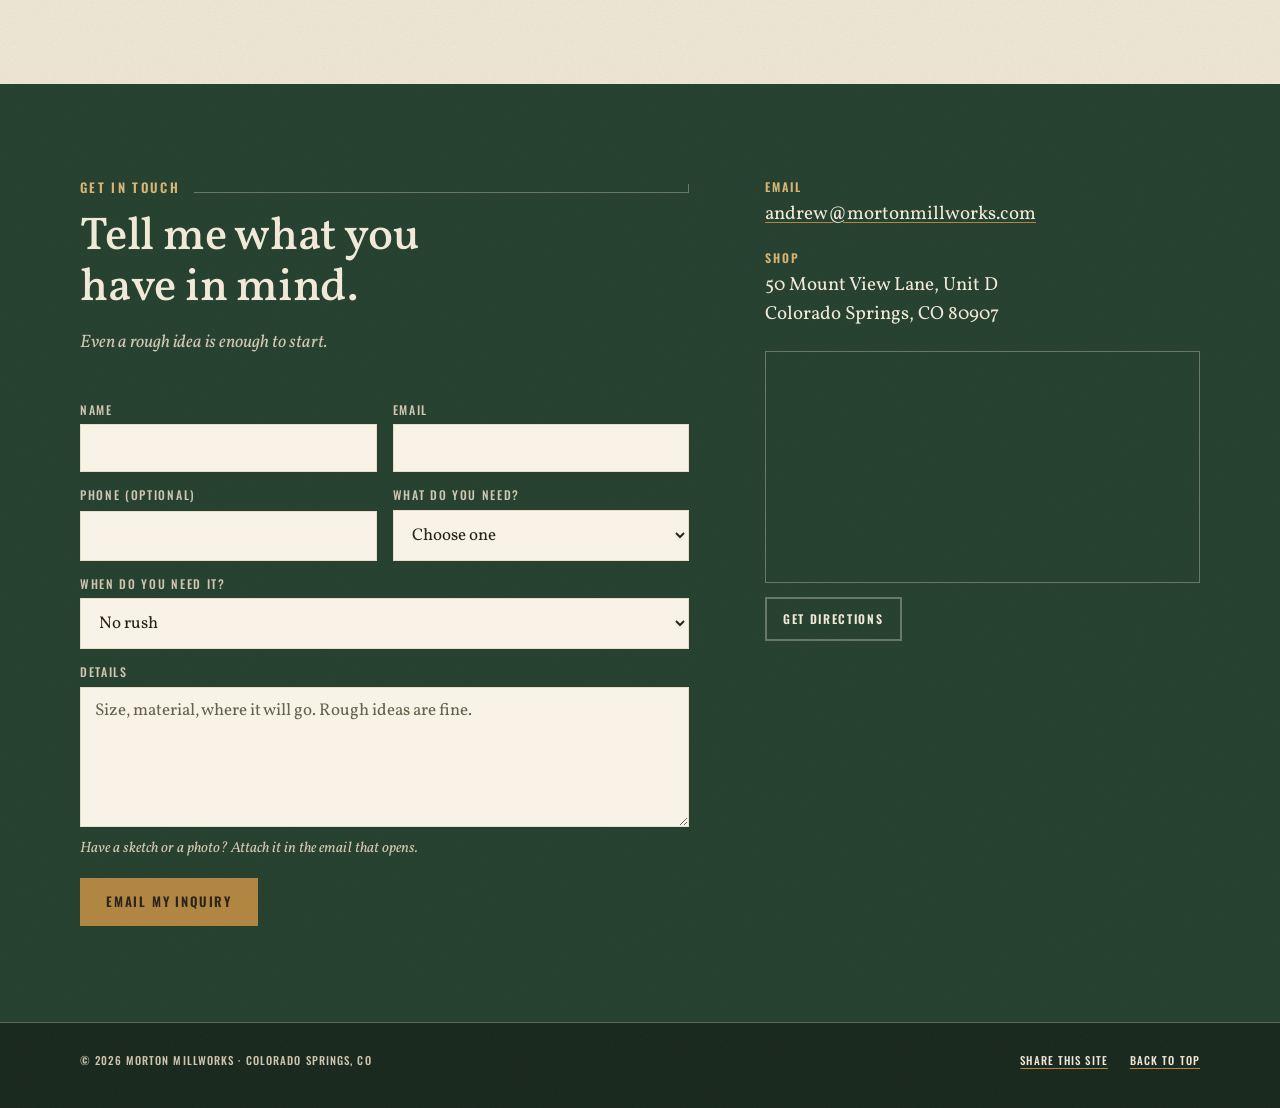
==== commit 7dc52d6c: "Add files via upload" ====
--- a/index.html
+++ b/index.html
@@ -1,160 +1,592 @@
-<!doctype html>
-<html lang="en">
-<head>
-<meta charset="utf-8">
-<meta name="viewport" content="width=device-width, initial-scale=1">
-<title>Morton Millworks — Custom Millwork &amp; Fabrication, Colorado Springs</title>
-<meta name="description" content="Owner-designed, shop-built custom millwork and fabrication in Colorado Springs, CO. Signage, furniture, musical instruments, and one-of-a-kind pieces.">
-<link rel="preconnect" href="https://fonts.googleapis.com">
-<link rel="stylesheet" href="https://fonts.googleapis.com/css2?family=Oswald:wght@400;500;600;700&family=Vollkorn:ital,wght@0,400;0,500;1,400;1,500&display=swap">
-<link rel="stylesheet" href="styles.css">
-</head>
-<body>
-
-<header class="hero">
-  <div class="ticks" aria-hidden="true">
-    <i style="top:0; left:25%; width:1px; height:12px;"></i>
-    <i style="top:0; left:50%; width:1px; height:12px;"></i>
-    <i style="top:0; left:75%; width:1px; height:12px;"></i>
-  </div>
-
-  <h1 class="wordmark">
-    <span class="m1">Morton</span>
-    <span class="m2">Millworks</span>
-  </h1>
-
-  <div class="centerline" aria-hidden="true">
-    <i></i>
-    <div class="mark" aria-hidden="true">
-      <svg viewBox="0 0 34 30" xmlns="http://www.w3.org/2000/svg">
-        <circle cx="17" cy="5" r="2.3" fill="none" stroke="#24402F" stroke-width="1.5"/>
-        <line x1="17" y1="7.3" x2="8" y2="26" stroke="#24402F" stroke-width="1.5" stroke-linecap="round"/>
-        <line x1="17" y1="7.3" x2="26" y2="26" stroke="#24402F" stroke-width="1.5" stroke-linecap="round"/>
-        <line x1="10.5" y1="16.5" x2="23.5" y2="16.5" stroke="#B08642" stroke-width="1.3" stroke-linecap="round"/>
-        <line x1="8" y1="26" x2="6.5" y2="29" stroke="#24402F" stroke-width="1.1" stroke-linecap="round"/>
-        <rect x="24.5" y="24.5" width="3" height="4" rx="0.5" fill="#24402F"/>
-      </svg>
+<!doctype html><html><head><meta charset=utf8><meta name=viewport content="width=device-width,initial-scale=1,viewport-fit=cover"><title>Morton Millworks | Custom Millwork &amp; Fabrication, Colorado Springs</title><meta name="description" content="Owner-designed, shop-built custom millwork and fabrication in Colorado Springs, CO. Signs, furniture, doors, carving, and one-of-a-kind pieces."><link rel="icon" href="data:image/svg+xml,%3Csvg xmlns='http://www.w3.org/2000/svg' viewBox='0 0 34 30'%3E%3Crect width='34' height='30' fill='%23F1E9D8'/%3E%3Cg fill='none' stroke='%2324402F' stroke-linecap='round' stroke-width='2'%3E%3Ccircle cx='17' cy='5' r='2.3'/%3E%3Cline x1='17' y1='7.3' x2='8' y2='26'/%3E%3Cline x1='17' y1='7.3' x2='26' y2='26'/%3E%3Cline x1='10.5' y1='16.5' x2='23.5' y2='16.5' stroke='%23B08642'/%3E%3C/g%3E%3C/svg%3E"><meta property="og:title" content="Morton Millworks"><meta property="og:description" content="Custom millwork and fabrication, Colorado Springs, CO."><meta property="og:image" content="https://mortonmillworks.com/images/vault-door-finished.jpg"><meta property="og:url" content="https://mortonmillworks.com/"><style>:root{color-scheme:light;box-sizing:border-box;padding-top:env(safe-area-inset-top,0px);padding-bottom:env(safe-area-inset-bottom,0px)}html{scroll-padding-top:env(safe-area-inset-top,0px)}body{margin:0;padding:0;font:14px -apple-system,BlinkMacSystemFont,sans-serif;background:#faf9f5;color:#141413}img{max-width:100%}[hidden]:not([hidden=until-found i]){display:none!important}</style></head><body>
+<link rel="stylesheet" href="https://fonts.googleapis.com/css2?family=Oswald:wght@400;500;600;700&family=Vollkorn:ital,wght@0,400;0,500;0,600;1,400;1,500&display=swap">
+<style>
+:root{
+  --paper:#F1E9D8; --paper-deep:#E8DEC8; --paper-hi:#F8F3E6;
+  --ink:#2A241D; --muted:#6A604E;
+  --green:#24402F; --green-deep:#17271D;
+  --brass:#B08642; --brass-ink:#7A561B; --brass-lite:#D8B574; --soft:#CFC6B0;
+  --line:rgba(36,64,47,.35); --line-lt:rgba(241,233,216,.32);
+  --maxw:1120px; --gut:clamp(18px,4.4vw,36px);
+  --display:'Oswald','Avenir Next Condensed','Arial Narrow',sans-serif;
+  --body:'Vollkorn',Georgia,'Times New Roman',serif;
+  --grain:url("data:image/svg+xml,%3Csvg xmlns='http://www.w3.org/2000/svg' width='220' height='220'%3E%3Cfilter id='n'%3E%3CfeTurbulence type='fractalNoise' baseFrequency='.85' numOctaves='2' stitchTiles='stitch'/%3E%3CfeColorMatrix values='0 0 0 0 .16 0 0 0 0 .13 0 0 0 0 .09 0 0 0 .09 0'/%3E%3C/filter%3E%3Crect width='100%25' height='100%25' filter='url(%23n)'/%3E%3C/svg%3E");
+}
+*,*::before,*::after{box-sizing:border-box}
+[hidden]{display:none!important}
+html{-webkit-text-size-adjust:100%;scroll-behavior:smooth}
+html.lb-open{overflow:hidden}
+body{margin:0;background:var(--paper) var(--grain);color:var(--ink);font:400 17px/1.55 var(--body);-webkit-font-smoothing:antialiased}
+h1,h2,h3,p,figure,dl,dd{margin:0}
+ul,ol{margin:0;padding:0;list-style:none}
+img,video{display:block;max-width:100%;height:auto}
+a{color:var(--green);text-underline-offset:3px}
+:focus-visible{outline:3px solid var(--brass-ink);outline-offset:3px}
+.on-dark :focus-visible,.lb :focus-visible{outline-color:var(--brass-lite)}
+.skip:not(:focus){position:absolute;width:1px;height:1px;overflow:hidden;clip:rect(0 0 0 0);white-space:nowrap}
+.skip:focus{position:fixed;left:12px;top:12px;z-index:100;background:var(--green);color:var(--paper);padding:12px 16px;font:600 13px var(--display);letter-spacing:.12em;text-transform:uppercase}
+.wrap{width:min(var(--maxw),100% - 2*var(--gut));margin-inline:auto}
+section[id]{scroll-margin-top:76px}
+
+/* ---- header: every top-level link stays visible, on phones too ---- */
+.bar{position:sticky;top:env(safe-area-inset-top,0px);z-index:30;background:rgba(241,233,216,.97);border-top:8px solid var(--green);border-bottom:1px solid var(--line)}
+.bar-in{display:flex;align-items:center;gap:6px;min-height:58px}
+.brand{display:flex;align-items:center;gap:10px;margin-right:auto;color:var(--green);text-decoration:none;font:700 15px/1 var(--display);letter-spacing:.16em;text-transform:uppercase;white-space:nowrap}
+.brand svg{width:27px;height:24px;flex:none}
+.bar nav ul{display:flex}
+.bar nav a{position:relative;display:block;padding:19px 10px;white-space:nowrap;color:var(--ink);text-decoration:none;font:500 12px/1 var(--display);letter-spacing:.14em;text-transform:uppercase}
+.bar nav a:hover{color:var(--brass-ink)}
+.bar nav a[aria-current]{color:var(--green)}
+.bar nav a[aria-current]::after{content:"";position:absolute;left:10px;right:10px;bottom:10px;height:2px;background:var(--brass)}
+.bar .bar-quote{display:none}
+@media(max-width:639px){.brand span{display:none}}
+@media(max-width:359px){.bar nav a{padding-inline:7px;letter-spacing:.1em}.bar nav a[aria-current]::after{left:7px;right:7px}}
+@media(min-width:760px){.bar .bar-quote{display:inline-flex}}
+
+/* ---- buttons ---- */
+.btn{display:inline-flex;align-items:center;justify-content:center;min-height:48px;padding:0 24px;border:2px solid var(--green);background:var(--green);color:var(--paper);font:600 13px/1 var(--display);letter-spacing:.14em;text-transform:uppercase;text-decoration:none;cursor:pointer;transition:background .15s,color .15s,border-color .15s}
+.btn:hover{background:var(--green-deep);border-color:var(--green-deep)}
+.btn-line{background:transparent;color:var(--green)}
+.btn-line:hover{background:var(--green);color:var(--paper)}
+.btn-sm{min-height:44px;padding:0 16px;font-size:12px}
+.on-dark .btn{background:var(--brass);border-color:var(--brass);color:var(--ink)}
+.on-dark .btn:hover{background:var(--brass-lite);border-color:var(--brass-lite)}
+.on-dark .btn-line{background:transparent;color:var(--paper);border-color:var(--line-lt)}
+.on-dark .btn-line:hover{background:var(--paper);color:var(--green-deep);border-color:var(--paper)}
+
+/* ---- phone action bar: the two things a visitor most needs, always one tap away ---- */
+.dock{display:none}
+@media(max-width:859px){
+  .dock{position:fixed;left:0;right:0;bottom:0;z-index:25;display:flex;gap:10px;padding:10px var(--gut) calc(10px + env(safe-area-inset-bottom,0px));background:rgba(241,233,216,.98);border-top:1px solid var(--line);box-shadow:0 -6px 18px rgba(23,39,29,.12);transition:transform .2s ease,visibility 0s}
+  .dock.away{transform:translateY(115%);visibility:hidden;transition:transform .2s ease,visibility 0s .2s}
+  .dock .btn{flex:1 1 0;min-width:0;padding:0 10px;font-size:12px;letter-spacing:.1em;white-space:nowrap}
+  .dock .btn:first-child{flex:1.5 1 0}
+}
+@media(max-width:359px){
+  body{padding-bottom:calc(72px + env(safe-area-inset-bottom,0px))}
+}
+
+/* ---- section scaffolding ---- */
+.on-dark{color:var(--paper)}
+.on-dark a{color:var(--paper);text-decoration-color:var(--brass)}
+.sec{padding-block:clamp(52px,8vw,96px)}
+.band-deep{background:var(--paper-deep) var(--grain)}
+.band-night{background:var(--green-deep) var(--grain)}
+.band-green{background:var(--green) var(--grain)}
+.sec-head{margin-bottom:clamp(28px,4vw,46px)}
+h2.label{display:flex;align-items:center;gap:14px;margin-bottom:16px;font:600 13px/1.2 var(--display);letter-spacing:.18em;text-transform:uppercase;color:var(--brass-ink)}
+h2.label::after{content:"";flex:1;height:9px;border-bottom:1px solid var(--line);border-right:1px solid var(--line)}
+.on-dark h2.label{color:var(--brass-lite)}
+.on-dark h2.label::after{border-color:var(--line-lt)}
+.sec-title{max-width:24ch;font:500 clamp(28px,4.4vw,46px)/1.12 var(--body);letter-spacing:-.005em;text-wrap:balance}
+.lead{margin-top:14px;max-width:60ch;color:var(--muted);font-style:italic;font-size:18px}
+.on-dark .lead{color:var(--soft)}
+figcaption{padding-top:10px;font:500 11px/1.4 var(--display);letter-spacing:.1em;text-transform:uppercase}
+figcaption b{margin-right:.5em;font-weight:600;color:var(--brass-ink)}
+.on-dark figcaption{color:var(--soft)} .on-dark figcaption b{color:var(--brass-lite)}
+
+/* ---- hero: a framed drawing sheet with a title block ---- */
+.hero{padding-block:clamp(18px,3vw,34px) clamp(34px,5vw,60px)}
+.sheet{position:relative;border:3px solid var(--green)}
+.sheet::before{content:"";position:absolute;inset:7px;border:1px solid var(--green);opacity:.45;pointer-events:none}
+.ticks i{position:absolute;top:0;width:1px;height:12px;background:var(--green);opacity:.45}
+.hero-grid{display:grid;gap:clamp(26px,4vw,52px);align-items:center;padding:clamp(30px,5vw,56px) clamp(20px,4vw,52px)}
+@media(min-width:900px){.hero-grid{grid-template-columns:minmax(0,1fr) minmax(0,1.04fr)}}
+.hero-copy{text-align:center}
+.wordmark{padding-left:.14em;font:700 1em/.95 var(--display);letter-spacing:.14em;text-transform:uppercase}
+.wordmark span{display:block}
+.m1{font-size:clamp(46px,8.4vw,84px);color:var(--green)}
+.m2{margin-top:2px;font-size:clamp(36px,6.7vw,67px);color:var(--ink)}
+.centerline{display:flex;align-items:center;justify-content:center;gap:16px;max-width:420px;margin:24px auto 20px}
+.centerline i{flex:1;border-top:1px solid var(--brass)}
+.centerline svg{width:44px;height:39px;color:var(--green)}
+.nb{white-space:nowrap}
+.tagline,.hero-note{text-wrap:balance}
+.tagline{font-style:italic;font-weight:500;font-size:clamp(16px,2vw,19px);color:var(--muted)}
+.hero-note{margin-top:10px;font-size:clamp(18px,2.1vw,21px)}
+.cta-row{display:flex;flex-wrap:wrap;justify-content:center;gap:12px;margin-top:28px}
+.plates{display:grid;grid-template-columns:42fr 58fr;grid-template-rows:1fr 1fr;gap:12px;height:clamp(300px,50vw,500px)}
+.plates figure{position:relative;overflow:hidden;background:var(--paper-deep);outline:1px solid var(--green);outline-offset:3px}
+.plates figure:first-child{grid-row:1/3}
+.plates a{position:absolute;inset:0;display:block;cursor:zoom-in}
+.plates img{width:100%;height:100%;object-fit:cover}
+.titleblock{display:grid;grid-template-columns:repeat(4,minmax(0,1fr));border-top:1px solid var(--green)}
+.titleblock div{padding:14px clamp(12px,2vw,22px) 18px;border-left:1px solid var(--line)}
+.titleblock div:first-child{border-left:0}
+.titleblock dt{font:500 10px/1.2 var(--display);letter-spacing:.16em;text-transform:uppercase;color:var(--brass-ink)}
+.titleblock dd{margin-top:5px;font:600 clamp(14px,1.7vw,17px)/1.25 var(--display);letter-spacing:.04em;text-transform:uppercase}
+@media(max-width:699px){
+  .titleblock{grid-template-columns:repeat(2,minmax(0,1fr))}
+  .titleblock div:nth-child(3){border-left:0}
+  .titleblock div:nth-child(n+3){border-top:1px solid var(--line)}
+}
+
+/* ---- services: a ruled schedule; each line leads somewhere ---- */
+.svc{display:grid;grid-template-columns:repeat(3,minmax(0,1fr));border-top:1px solid var(--line);border-left:1px solid var(--line);background:var(--paper-hi)}
+.svc li{min-width:0;border-right:1px solid var(--line);border-bottom:1px solid var(--line)}
+.svc-a{display:flex;align-items:center;gap:16px;height:100%;min-height:80px;padding:16px 22px;color:var(--ink);text-decoration:none;transition:background .15s}
+.svc-a:hover{background:var(--paper)}
+.svc-t{display:grid;gap:5px;min-width:0}
+.svc-t b{font:500 clamp(16px,1.8vw,19px)/1.2 var(--display);letter-spacing:.04em;text-transform:uppercase}
+.svc-t small{font:500 11px/1 var(--display);letter-spacing:.14em;text-transform:uppercase;color:var(--brass-ink)}
+.svc-a:hover small{text-decoration:underline;text-underline-offset:3px}
+.ic{flex:none;width:34px;height:34px;fill:none;stroke:var(--brass-ink);stroke-width:1.6;stroke-linecap:round;stroke-linejoin:round}
+.svc-cta{margin-top:26px;font-size:18px}
+@media(max-width:820px){.svc{grid-template-columns:repeat(2,minmax(0,1fr))}}
+@media(max-width:520px){.svc{grid-template-columns:1fr}}
+
+/* ---- work: filter, then photos that keep their real proportions ---- */
+.chips{display:flex;flex-wrap:wrap;gap:8px}
+.chip{min-height:44px;padding:0 16px;border:1px solid var(--green);background:transparent;color:var(--green);font:600 12px/1 var(--display);letter-spacing:.12em;text-transform:uppercase;cursor:pointer;transition:background .15s,color .15s}
+.chip span{margin-left:.35em;font-weight:500;opacity:.75}
+.chip:hover{background:rgba(36,64,47,.08)}
+.chip[aria-pressed="true"]{background:var(--green);color:var(--paper)}
+.status{margin-top:14px;color:var(--muted);font-style:italic}
+.status:empty{display:none}
+.story a,.machine a,.mfig a{display:block;background:var(--paper-deep);outline:1px solid var(--green);outline-offset:4px;cursor:zoom-in}
+.story a:hover,.machine a:hover,.mfig a:hover{outline-color:var(--brass-ink);outline-width:2px}
+.story{display:grid;grid-template-columns:minmax(0,3fr) minmax(0,8fr);gap:clamp(20px,4vw,48px);align-items:start;padding-block:0 clamp(26px,4vw,40px)}
+.story:not([hidden]) ~ .story:not([hidden]){padding-top:clamp(26px,4vw,40px);border-top:1px solid var(--line)}
+.story h3,.machine h3{font:600 clamp(20px,2.4vw,26px)/1.15 var(--display);letter-spacing:.06em;text-transform:uppercase}
+.story-txt p{margin-top:10px;color:var(--muted);font-style:italic}
+.srow{display:flex;gap:16px;align-items:flex-start}
+.srow figure{flex:var(--r) 1 0;min-width:0}
+.srow img{width:100%;height:auto}
+.sub{margin:clamp(40px,6vw,64px) 0 22px;padding-top:clamp(26px,4vw,40px);border-top:1px solid var(--green);font:600 13px/1.2 var(--display);letter-spacing:.18em;text-transform:uppercase;color:var(--green)}
+#g-stories{margin-top:clamp(26px,4vw,40px)}
+#g-stories .sub{margin-top:0;padding-top:0;border-top:0}
+.masonry{columns:3;column-gap:26px}
+.mfig{break-inside:avoid;margin:0 0 28px;padding:5px}
+.mfig img{width:100%;height:auto}
+@media(max-width:899px){
+  .story{grid-template-columns:1fr}
+  .srow{overflow-x:auto;scroll-snap-type:x proximity;scroll-padding-inline:var(--gut);margin-inline:calc(-1*var(--gut));padding:8px var(--gut) 12px}
+  .srow figure{flex:0 0 auto;scroll-snap-align:start}
+  .srow img{width:auto;max-width:none;height:min(48vw,200px)}
+  .masonry{columns:2;column-gap:16px}
+}
+
+/* ---- video: a play button and the length, like the sites people already know ---- */
+.clips{display:grid;grid-template-columns:repeat(3,minmax(0,1fr));gap:clamp(16px,3vw,36px);max-width:940px;margin-inline:auto}
+.vbox{position:relative;outline:1px solid var(--brass);outline-offset:4px}
+.vbox video{width:100%;aspect-ratio:9/16;object-fit:cover;background:#000}
+.vplay{position:absolute;inset:0;display:grid;place-items:center;border:0;padding:0;background:linear-gradient(to top,rgba(23,39,29,.55),rgba(23,39,29,0) 45%);color:var(--paper);cursor:pointer}
+.vplay svg{width:68px;height:68px;fill:rgba(23,39,29,.55);stroke:var(--paper);stroke-width:1.6;transition:transform .15s}
+.vplay svg path{fill:var(--paper);stroke:none}
+.vplay:hover svg{transform:scale(1.06)}
+.vplay span{position:absolute;right:10px;bottom:10px;padding:3px 7px;background:rgba(23,39,29,.82);font:600 12px/1.3 var(--display);letter-spacing:.06em}
+.vbox.on .vplay{display:none}
+@media(max-width:760px){
+  .clips{display:flex;overflow-x:auto;scroll-snap-type:x mandatory;scroll-padding-inline:var(--gut);gap:20px;max-width:none;margin-inline:calc(-1*var(--gut));padding:8px var(--gut) 14px}
+  .clip{flex:0 0 min(66vw,290px);scroll-snap-align:start}
+}
+
+/* ---- the shop ---- */
+.machine{display:grid;grid-template-columns:minmax(0,3fr) minmax(0,7fr);gap:clamp(22px,4vw,52px);align-items:start;padding-block:clamp(26px,4vw,40px);border-top:1px solid var(--line)}
+.machine:first-of-type{border-top:0;padding-top:0}
+.spec{margin:14px 0 16px}
+.spec b{display:block;font:700 clamp(30px,4.2vw,42px)/1 var(--display);letter-spacing:.02em;color:var(--green)}
+.dimline{display:block;height:9px;margin:9px 0 6px;border:1px solid var(--brass-ink);border-top:0}
+.spec small{font:500 12px/1 var(--display);letter-spacing:.16em;text-transform:uppercase;color:var(--brass-ink)}
+.m-txt>p:last-child{max-width:46ch}
+@media(max-width:899px){.machine{grid-template-columns:1fr}}
+.cnc-more{display:grid;grid-template-columns:minmax(0,3fr) minmax(0,7fr);gap:clamp(22px,4vw,52px);margin-top:clamp(18px,3vw,30px);padding-top:clamp(28px,4vw,40px);border-top:1px solid var(--green)}
+.cnc-more h3{font:600 clamp(20px,2.4vw,26px)/1.15 var(--display);letter-spacing:.06em;text-transform:uppercase}
+.sched{columns:2;column-gap:40px;counter-reset:s}
+.sched li{counter-increment:s;break-inside:avoid;display:flex;gap:14px;padding:11px 0;border-bottom:1px solid var(--line);font:500 15px/1.3 var(--display);letter-spacing:.04em;text-transform:uppercase}
+.sched li::before{content:counter(s,decimal-leading-zero);flex:none;min-width:24px;padding-top:2px;font-size:12px;color:var(--brass-ink)}
+.irons{margin-top:22px;font-size:17px}
+.irons b{display:block;margin-bottom:4px;font:600 12px/1.2 var(--display);letter-spacing:.16em;text-transform:uppercase;color:var(--brass-ink)}
+@media(max-width:899px){.cnc-more{grid-template-columns:1fr}}
+@media(max-width:560px){.sched{columns:1}}
+
+/* ---- about, questions ---- */
+.about-grid,.faq-grid{display:grid;grid-template-columns:minmax(0,5fr) minmax(0,7fr);gap:clamp(24px,5vw,72px);align-items:start}
+.prose{font-size:clamp(17px,1.5vw,19px)}
+.prose p{max-width:62ch} .prose p+p{margin-top:1em}
+.faq details{border-top:1px solid var(--line)}
+.faq details:last-child{border-bottom:1px solid var(--line)}
+.faq summary{display:flex;align-items:center;justify-content:space-between;gap:16px;min-height:60px;padding:14px 0;cursor:pointer;list-style:none;font:500 clamp(16px,1.8vw,19px)/1.25 var(--display);letter-spacing:.04em;text-transform:uppercase}
+.faq summary::-webkit-details-marker{display:none}
+.faq summary::after{content:"+";flex:none;font:400 28px/1 var(--display);color:var(--brass-ink)}
+.faq details[open] summary::after{content:"\2212"}
+.faq details p{max-width:58ch;padding-bottom:20px}
+.faq-more{margin-top:20px}
+@media(max-width:859px){.about-grid,.faq-grid{grid-template-columns:1fr}}
+
+/* ---- contact ---- */
+.contact-grid{display:grid;grid-template-columns:minmax(0,7fr) minmax(0,5fr);gap:clamp(34px,6vw,76px)}
+.frow{display:grid;grid-template-columns:repeat(2,minmax(0,1fr));gap:0 16px}
+.f{display:grid;gap:7px;margin-bottom:16px;min-width:0}
+.f label{font:500 12px/1.2 var(--display);letter-spacing:.14em;text-transform:uppercase;color:var(--soft)}
+.f input,.f select,.f textarea{width:100%;min-height:48px;padding:12px 14px;border:1px solid var(--paper-deep);border-radius:0;background:var(--paper-hi);color:var(--ink);font:400 17px/1.3 var(--body)}
+.f textarea{min-height:140px;resize:vertical}
+.f ::placeholder{color:var(--muted);opacity:1}
+.f input:focus-visible,.f select:focus-visible,.f textarea:focus-visible{outline:3px solid var(--brass-lite);outline-offset:2px}
+.tip{margin:-6px 0 18px;color:var(--soft);font-size:15px;font-style:italic}
+.hint{margin-top:12px;color:var(--soft);font-size:15px;font-style:italic}
+.ok,.draft{margin-top:14px;padding:14px 16px;border:1px solid var(--brass-lite);color:var(--paper);font-size:16px}
+.draft{margin:0 0 18px;display:flex;flex-wrap:wrap;align-items:center;justify-content:space-between;gap:8px 16px;font-size:15px}
+.linkbtn{padding:10px 0;border:0;background:none;color:var(--paper);font:500 11px/1.4 var(--display);letter-spacing:.1em;text-transform:uppercase;text-decoration:underline;text-decoration-color:var(--brass);text-underline-offset:3px;cursor:pointer}
+.c-info h3{font:600 12px/1.2 var(--display);letter-spacing:.16em;text-transform:uppercase;color:var(--brass-lite)}
+.c-info p{margin:5px 0 22px;font-size:19px}
+.map{margin:6px 0 14px;border:1px solid var(--line-lt)}
+.map iframe{display:block;width:100%;height:230px;border:0}
+.map-fallback{display:grid;place-content:center;gap:12px;min-height:230px;padding:16px;text-align:center;background:var(--green-deep);color:var(--soft);font-size:15px}
+@media(max-width:859px){.contact-grid{grid-template-columns:1fr}}
+@media(max-width:560px){.frow{grid-template-columns:1fr}}
+
+/* ---- footer ---- */
+.foot{padding:20px 0 30px;border-top:1px solid var(--line-lt);background:var(--green-deep) var(--grain);color:var(--soft)}
+.foot .wrap{display:flex;flex-wrap:wrap;align-items:center;justify-content:space-between;gap:6px 24px}
+.foot small,.foot a{font:500 11px/1.4 var(--display);letter-spacing:.1em;text-transform:uppercase}
+.foot-links{display:flex;flex-wrap:wrap;align-items:center;gap:4px 22px}
+.foot a{display:inline-block;padding:10px 0}
+
+/* ---- photo viewer: counter, big photo, thumbnails of the whole set, and a way to ask ---- */
+dialog.lb{position:fixed;inset:0;width:100%;height:100%;max-width:none;max-height:none;margin:0;padding:0;border:0;background:var(--green-deep);color:var(--paper);overflow:hidden}
+dialog.lb[open]{display:flex;flex-direction:column}
+.lb::backdrop{background:rgba(23,39,29,.96)}
+.lb-top{display:flex;align-items:center;justify-content:space-between;padding:10px 12px 0 18px}
+.lb-n{font:500 11px/1 var(--display);letter-spacing:.14em;text-transform:uppercase;color:var(--soft)}
+.lb-btn{display:grid;place-items:center;width:48px;height:48px;padding:0;border:1px solid var(--line-lt);background:rgba(23,39,29,.7);color:var(--paper);font:400 28px/1 var(--display);cursor:pointer}
+.lb-btn:hover{border-color:var(--brass-lite);color:var(--brass-lite)}
+.lb-stage{position:relative;flex:1 1 0;min-height:0;display:grid;grid-template-columns:minmax(0,1fr);grid-template-rows:minmax(0,1fr);place-items:center;padding:6px clamp(60px,8vw,96px)}
+.lb-stage img{max-width:100%;max-height:100%;min-height:0;width:auto;height:auto;object-fit:contain;outline:1px solid var(--brass-lite);outline-offset:4px}
+.lb-prev,.lb-next{position:absolute;top:50%;transform:translateY(-50%)}
+.lb-prev{left:10px} .lb-next{right:10px}
+.lb-info{padding:12px 16px 4px;text-align:center}
+.lb-cap{font:500 12px/1.4 var(--display);letter-spacing:.1em;text-transform:uppercase}
+.lb-act{display:flex;flex-wrap:wrap;justify-content:center;gap:10px;margin-top:12px}
+.lb-strip{display:flex;gap:8px;overflow-x:auto;padding:12px 16px calc(14px + env(safe-area-inset-bottom,0px));scroll-snap-type:x proximity}
+.lb-th{flex:none;width:68px;height:50px;padding:0;border:1px solid var(--line-lt);background:none;opacity:.6;cursor:pointer;scroll-snap-align:center}
+.lb-th img{width:100%;height:100%;object-fit:cover}
+.lb-th[aria-current]{opacity:1;outline:2px solid var(--brass-lite);outline-offset:1px}
+@media(max-width:600px){
+  .lb-stage{padding:6px 6px}
+  .lb-prev,.lb-next{width:44px;height:44px;background:rgba(23,39,29,.55)}
+  .lb-prev{left:4px} .lb-next{right:4px}
+}
+@media(prefers-reduced-motion:reduce){html{scroll-behavior:auto}*{transition:none!important}}
+</style>
+
+<svg width="0" height="0" style="position:absolute" aria-hidden="true" focusable="false"><defs>
+<symbol id="mark" viewBox="0 0 34 30"><g fill="none" stroke="currentColor" stroke-linecap="round" stroke-width="1.5"><circle cx="17" cy="5" r="2.3"/><line x1="17" y1="7.3" x2="8" y2="26"/><line x1="17" y1="7.3" x2="26" y2="26"/><line x1="10.5" y1="16.5" x2="23.5" y2="16.5" stroke="#B08642" stroke-width="1.3"/><line x1="8" y1="26" x2="6.5" y2="29" stroke-width="1.1"/></g><rect x="24.5" y="24.5" width="3" height="4" rx=".5" fill="currentColor"/></symbol>
+<symbol id="i-fab" viewBox="0 0 32 32"><path d="M16 3l11.5 6.5v13L16 29 4.5 22.5v-13z"/><circle cx="16" cy="16" r="4.5"/></symbol>
+<symbol id="i-sign" viewBox="0 0 32 32"><path d="M3 5h26M9 5v5M23 5v5"/><rect x="4" y="10" width="24" height="15" rx="1"/><path d="M9 16h14M9 20h9"/></symbol>
+<symbol id="i-cab" viewBox="0 0 32 32"><rect x="6" y="4" width="20" height="24" rx="1"/><path d="M16 4v24M12.5 14v4M19.5 14v4"/></symbol>
+<symbol id="i-music" viewBox="0 0 32 32"><circle cx="10" cy="24" r="3.5"/><circle cx="23" cy="21" r="3.5"/><path d="M13.5 24V8l13-3v16M13.5 12l13-3"/></symbol>
+<symbol id="i-proto" viewBox="0 0 32 32"><path d="M16 3l11.5 6.5v13L16 29 4.5 22.5v-13z"/><path d="M16 16l11.5-6.5M16 16L4.5 9.5M16 16v13"/></symbol>
+<symbol id="i-rotary" viewBox="0 0 32 32"><path d="M26 16a10 10 0 1 1-3-7.1"/><path d="M27 4v6h-6"/></symbol>
+<symbol id="i-slab" viewBox="0 0 32 32"><path d="M3 17l13-6.5L29 17l-13 6.5z"/><path d="M3 17v4l13 6.5L29 21v-4"/></symbol>
+<symbol id="i-drum" viewBox="0 0 32 32"><ellipse cx="16" cy="9" rx="10" ry="4"/><path d="M6 9v14c0 2.2 4.5 4 10 4s10-1.8 10-4V9"/></symbol>
+<symbol id="i-design" viewBox="0 0 32 32"><path d="M5 27l1.6-6.4L22.5 4.7l4.8 4.8L11.4 25.4z"/><path d="M19.5 7.7l4.8 4.8"/></symbol>
+</defs></svg>
+<a class="skip" href="#main">Skip to content</a>
+
+<header class="bar" id="top">
+  <div class="wrap bar-in">
+    <a class="brand" href="#top" aria-label="Morton Millworks, back to top"><svg viewBox="0 0 34 30" aria-hidden="true"><use href="#mark"/></svg><span>Morton Millworks</span></a>
+    <nav id="nav" aria-label="Main">
+      <ul>
+        <li><a href="#work">Work</a></li>
+        <li><a href="#video">Watch</a></li>
+        <li><a href="#shop">The Shop</a></li>
+        <li><a href="#about">About</a></li>
+      </ul>
+    </nav>
+    <a class="btn btn-sm bar-quote" href="#contact">Get a Quote</a>
+  </div>
+</header>
+
+<main id="main">
+
+<section class="hero">
+  <div class="wrap">
+    <div class="sheet">
+      <div class="ticks" aria-hidden="true"><i style="left:25%"></i><i style="left:50%"></i><i style="left:75%"></i></div>
+      <div class="hero-grid">
+        <div class="hero-copy">
+          <h1 class="wordmark"><span class="m1">Morton</span><span class="m2">Millworks</span></h1>
+          <div class="centerline" aria-hidden="true"><i></i><svg viewBox="0 0 34 30"><use href="#mark"/></svg><i></i></div>
+          <p class="tagline">Custom Millwork &middot; Veteran Owned &middot; Colorado Springs, CO</p>
+          <p class="hero-note">Every piece designed and built <span class="nb">in-house</span>.</p>
+          <p class="cta-row"><a class="btn" href="#contact">Request a Quote</a><a class="btn btn-line" href="#video">Watch It Get Made</a></p>
+        </div>
+        <div class="plates" role="group" aria-label="Recent pieces"><figure><a href="images/vault-door-finished.jpg" data-lb="work" data-key="vault-door-finished" data-cap="The Book Vault Door" data-piece="The Book Vault Door" data-ask="A door or panel" data-entry><img src="images/t/vault-door-finished.jpg" srcset="images/h/vault-door-finished-480.jpg 480w, images/t/vault-door-finished.jpg 720w" sizes="(max-width: 899px) 40vw, 240px" width="720" height="1281" alt="Aged-steel finish vault door with ship&#x27;s wheel and hinges" fetchpriority="high"></a></figure><figure><a href="images/oz-book-box.jpg" data-lb="work" data-key="oz-book-box" data-cap="Engraved Keepsake Box" data-piece="Engraved Keepsake Box" data-ask="Carving or engraving" data-entry><img src="images/t/oz-book-box.jpg" srcset="images/h/oz-book-box-480.jpg 480w, images/t/oz-book-box.jpg 720w" sizes="(max-width: 899px) 48vw, 330px" width="720" height="616" alt="Engraved wood keepsake box with a Wonderful Wizard of Oz book-cover design" decoding="async"></a></figure><figure><a href="images/med-spa-sign.jpg" data-lb="work" data-key="med-spa-sign" data-cap="Business Signage" data-piece="Business Signage" data-ask="A sign" data-entry><img src="images/t/med-spa-sign.jpg" srcset="images/h/med-spa-sign-480.jpg 480w, images/t/med-spa-sign.jpg 720w" sizes="(max-width: 899px) 48vw, 330px" width="720" height="405" alt="Monumental Med Spa wood sign" decoding="async"></a></figure></div>
+      </div>
+      <dl class="titleblock">
+        <div><dt>Owner</dt><dd>Air Force veteran</dd></div>
+        <div><dt>Built</dt><dd>Designed &amp; built <span class="nb">in-house</span></dd></div>
+        <div><dt>Largest bed</dt><dd>8&prime; &times; 5&prime; &times; 12&Prime;</dd></div>
+        <div><dt>Shop</dt><dd>Colorado Springs, CO</dd></div>
+      </dl>
     </div>
-    <i></i>
-  </div>
-
-  <p class="tagline">Custom Millwork &middot; Veteran Owned &middot; Colorado Springs, CO</p>
-  <p class="hero-note">Every piece designed and built in-house.</p>
-</header>
-
-<section class="wrap" id="services">
-  <h2>Services</h2>
-  <ul class="services">
-    <li>Custom Fabrication</li>
-    <li>Signage</li>
-    <li>Furniture &amp; Cabinetry</li>
-    <li>Musical Instruments</li>
-    <li>Prototyping</li>
-    <li>Rotary &amp; 3D Carving</li>
-    <li>Table &amp; Slab Flattening</li>
-    <li>Drum Sanding</li>
-    <li>Design &amp; CAD Work</li>
-  </ul>
-</section>
-
-<section class="wrap" id="cnc">
-  <h2>CNC Machining</h2>
-  <p class="cap-lead">Two machines, sized for different work. Both run from drawings I make or prepare myself.</p>
-
-  <div class="cap-machine">
-    <h3>ShopSabre IS 408</h3>
-    <p class="cap-spec">8' &times; 5' &times; 12" cutting area</p>
-    <p>The main production machine. A vacuum bed holds full sheets and awkward parts without clamps in the way, an automatic tool changer runs multi-tool jobs, and a heavy-duty dust collection system of its own keeps the shop clean. A fourth axis handles rotary work on turned and carved round pieces.</p>
-    <div class="cap-photos">
-      <div class="photo-slot">
-        <img src="images/shopsabre-is408.jpg" alt="ShopSabre IS 408 CNC router with vacuum bed and dust collection" loading="lazy">
-        <span>ShopSabre IS 408</span>
-      </div>
-      <div class="photo-slot">
-        <img src="images/shopsabre-rotary.jpg" alt="Fourth-axis rotary setup on the ShopSabre holding a timber" loading="lazy">
-        <span>Fourth-axis rotary</span>
+  </div>
+</section>
+
+<section class="sec band-deep" id="services">
+  <div class="wrap">
+    <div class="sec-head"><h2 class="label">Services</h2><p class="sec-title">Custom pieces and CNC work, built in one shop.</p></div>
+    <ul class="svc"><li><a class="svc-a" href="#work" data-go="filter:doors"><svg class="ic" viewBox="0 0 32 32" aria-hidden="true"><use href="#i-fab"/></svg><span class="svc-t"><b>Custom Fabrication</b><small>See examples &rarr;</small></span></a></li><li><a class="svc-a" href="#work" data-go="filter:signs"><svg class="ic" viewBox="0 0 32 32" aria-hidden="true"><use href="#i-sign"/></svg><span class="svc-t"><b>Signage</b><small>See examples &rarr;</small></span></a></li><li><a class="svc-a" href="#work" data-go="filter:builds"><svg class="ic" viewBox="0 0 32 32" aria-hidden="true"><use href="#i-cab"/></svg><span class="svc-t"><b>Furniture &amp; Cabinetry</b><small>See examples &rarr;</small></span></a></li><li><a class="svc-a" href="#contact" data-go="ask:A musical instrument"><svg class="ic" viewBox="0 0 32 32" aria-hidden="true"><use href="#i-music"/></svg><span class="svc-t"><b>Musical Instruments</b><small>Ask about it &rarr;</small></span></a></li><li><a class="svc-a" href="#contact" data-go="ask:A prototype or short run"><svg class="ic" viewBox="0 0 32 32" aria-hidden="true"><use href="#i-proto"/></svg><span class="svc-t"><b>Prototyping</b><small>Ask about it &rarr;</small></span></a></li><li><a class="svc-a" href="#work" data-go="filter:carving"><svg class="ic" viewBox="0 0 32 32" aria-hidden="true"><use href="#i-rotary"/></svg><span class="svc-t"><b>Rotary &amp; 3D Carving</b><small>See examples &rarr;</small></span></a></li><li><a class="svc-a" href="#contact" data-go="ask:Slab flattening or drum sanding"><svg class="ic" viewBox="0 0 32 32" aria-hidden="true"><use href="#i-slab"/></svg><span class="svc-t"><b>Table &amp; Slab Flattening</b><small>Ask about it &rarr;</small></span></a></li><li><a class="svc-a" href="#contact" data-go="ask:Slab flattening or drum sanding"><svg class="ic" viewBox="0 0 32 32" aria-hidden="true"><use href="#i-drum"/></svg><span class="svc-t"><b>Drum Sanding</b><small>Ask about it &rarr;</small></span></a></li><li><a class="svc-a" href="#contact" data-go="ask:Design or CAD work"><svg class="ic" viewBox="0 0 32 32" aria-hidden="true"><use href="#i-design"/></svg><span class="svc-t"><b>Design &amp; CAD Work</b><small>Ask about it &rarr;</small></span></a></li></ul>
+    <p class="svc-cta">Have something in mind, even a rough idea? <a href="#contact">Send it over</a> and we&rsquo;ll talk it through.</p>
+  </div>
+</section>
+
+<section class="sec" id="work">
+  <div class="wrap">
+    <div class="sec-head"><h2 class="label">Recent Work</h2><p class="sec-title">Pieces from the shop floor.</p><p class="lead">Pick a type, or tap any photo to see it larger.</p></div>
+    <div class="chips" role="group" aria-label="Show recent work by type"><button class="chip" type="button" data-f="all" aria-pressed="true">All <span>11</span></button><button class="chip" type="button" data-f="signs" aria-pressed="false">Signs <span>3</span></button><button class="chip" type="button" data-f="doors" aria-pressed="false">Doors &amp; Panels <span>3</span></button><button class="chip" type="button" data-f="builds" aria-pressed="false">Furniture &amp; Builds <span>3</span></button><button class="chip" type="button" data-f="carving" aria-pressed="false">Carving &amp; Engraving <span>4</span></button></div>
+    <p class="status" id="work-status" aria-live="polite"></p>
+    <div class="sub-group" id="g-stories"><h3 class="sub">Three builds, start to finish</h3><article class="story" data-cat="doors"><div class="story-txt"><h3>The Book Vault Door</h3><p>Carved in the shop, then finished to look like aged steel.</p></div><div class="srow"><figure style="--r:1.7798"><a href="images/vault-door-carved.jpg" data-lb="work" data-key="vault-door-carved" data-cap="The Book Vault Door — carved" data-piece="The Book Vault Door" data-ask="A door or panel"><img src="images/t/vault-door-carved.jpg" width="720" height="405" alt="Carved vault door panel before finishing" loading="lazy" decoding="async"></a><figcaption><b>1</b>Carved</figcaption></figure><figure style="--r:0.5619"><a href="images/vault-door-finished.jpg" data-lb="work" data-key="vault-door-finished" data-cap="The Book Vault Door — finished" data-piece="The Book Vault Door" data-ask="A door or panel"><img src="images/t/vault-door-finished.jpg" width="720" height="1281" alt="Aged-steel finish vault door with ship&#x27;s wheel and hinges" loading="lazy" decoding="async"></a><figcaption><b>2</b>Finished</figcaption></figure></div></article><article class="story" data-cat="doors carving"><div class="story-txt"><h3>The Dragon Door</h3><p>Cut on the ShopSabre, hand-painted, then installed as an interior door.</p></div><div class="srow"><figure style="--r:0.5621"><a href="images/cnc-dragon-cutting.jpg" data-lb="work" data-key="cnc-dragon-cutting" data-cap="The Dragon Door — cut on the cnc" data-piece="The Dragon Door" data-ask="A door or panel"><img src="images/t/cnc-dragon-cutting.jpg" width="720" height="1281" alt="CNC router mid-cut on the dragon panel" loading="lazy" decoding="async"></a><figcaption><b>1</b>Cut on the CNC</figcaption></figure><figure style="--r:0.5621"><a href="images/dragon-panel.jpg" data-lb="work" data-key="dragon-panel" data-cap="The Dragon Door — painted" data-piece="The Dragon Door" data-ask="A door or panel"><img src="images/t/dragon-panel.jpg" width="720" height="1281" alt="Hand-painted carved dragon panel" loading="lazy" decoding="async"></a><figcaption><b>2</b>Painted</figcaption></figure><figure style="--r:0.562"><a href="images/dragon-door-installed.jpg" data-lb="work" data-key="dragon-door-installed" data-cap="The Dragon Door — installed" data-piece="The Dragon Door" data-ask="A door or panel"><img src="images/t/dragon-door-installed.jpg" width="562" height="1000" alt="The dragon panel installed as an interior door in a hallway" loading="lazy" decoding="async"></a><figcaption><b>3</b>Installed</figcaption></figure></div></article><article class="story" data-cat="signs carving"><div class="story-txt"><h3>Vintage Book Shoppe Sign</h3><p>Built up in layers, carved, then painted.</p></div><div class="srow"><figure style="--r:0.75"><a href="images/raw-sign-layers.jpg" data-lb="work" data-key="raw-sign-layers" data-cap="Vintage Book Shoppe Sign — layers" data-piece="Vintage Book Shoppe Sign" data-ask="A sign"><img src="images/t/raw-sign-layers.jpg" width="720" height="960" alt="Vintage Book Shoppe sign built up in layers, with the top layer lifted" loading="lazy" decoding="async"></a><figcaption><b>1</b>Layers</figcaption></figure><figure style="--r:1.7789"><a href="images/vintage-book-shoppe-sign.jpg" data-lb="work" data-key="vintage-book-shoppe-sign" data-cap="Vintage Book Shoppe Sign — carved" data-piece="Vintage Book Shoppe Sign" data-ask="A sign"><img src="images/t/vintage-book-shoppe-sign.jpg" width="720" height="405" alt="Vintage Book Shoppe routed wood sign" loading="lazy" decoding="async"></a><figcaption><b>2</b>Carved</figcaption></figure><figure style="--r:0.75"><a href="images/vintage-book-shoppe-painted.jpg" data-lb="work" data-key="vintage-book-shoppe-painted" data-cap="Vintage Book Shoppe Sign — painted" data-piece="Vintage Book Shoppe Sign" data-ask="A sign"><img src="images/t/vintage-book-shoppe-painted.jpg" width="720" height="960" alt="Painted Vintage Book Shoppe sign in yellow, blue and red" loading="lazy" decoding="async"></a><figcaption><b>3</b>Painted</figcaption></figure></div></article></div>
+    <div class="sub-group" id="g-more"><h3 class="sub">More recent work</h3><div class="masonry"><figure class="mfig" data-cat="carving"><a href="images/oz-book-box.jpg" data-lb="work" data-key="oz-book-box" data-cap="Engraved Keepsake Box" data-piece="Engraved Keepsake Box" data-ask="Carving or engraving"><img src="images/t/oz-book-box.jpg" width="720" height="616" alt="Engraved wood keepsake box with a Wonderful Wizard of Oz book-cover design" loading="lazy" decoding="async"></a><figcaption><b>Fig. 01</b>Engraved Keepsake Box</figcaption></figure><figure class="mfig" data-cat="signs"><a href="images/burdick-sign.jpg" data-lb="work" data-key="burdick-sign" data-cap="Custom Business Sign" data-piece="Custom Business Sign" data-ask="A sign"><img src="images/t/burdick-sign.jpg" width="720" height="541" alt="Burdick Mushrooms engraved sign" loading="lazy" decoding="async"></a><figcaption><b>Fig. 02</b>Custom Business Sign</figcaption></figure><figure class="mfig" data-cat="builds"><a href="images/lego-table.jpg" data-lb="work" data-key="lego-table" data-cap="Custom Build Table" data-piece="Custom Build Table" data-ask="Furniture or cabinetry"><img src="images/t/lego-table.jpg" width="720" height="405" alt="Kids&#x27; LEGO building table with turntable" loading="lazy" decoding="async"></a><figcaption><b>Fig. 03</b>Custom Build Table</figcaption></figure><figure class="mfig" data-cat="builds"><a href="images/white-panel-cabinet.jpg" data-lb="work" data-key="white-panel-cabinet" data-cap="Panel Cabinet" data-piece="Panel Cabinet" data-ask="Furniture or cabinetry"><img src="images/t/white-panel-cabinet.jpg" width="720" height="960" alt="White panel cabinet box with rectangular cutouts" loading="lazy" decoding="async"></a><figcaption><b>Fig. 04</b>Panel Cabinet</figcaption></figure><figure class="mfig" data-cat="signs"><a href="images/med-spa-sign.jpg" data-lb="work" data-key="med-spa-sign" data-cap="Business Signage" data-piece="Business Signage" data-ask="A sign"><img src="images/t/med-spa-sign.jpg" width="720" height="405" alt="Monumental Med Spa wood sign" loading="lazy" decoding="async"></a><figcaption><b>Fig. 05</b>Business Signage</figcaption></figure><figure class="mfig" data-cat="builds"><a href="images/space-wall-art.jpg" data-lb="work" data-key="space-wall-art" data-cap="Modular Wall Art" data-piece="Modular Wall Art" data-ask="Something else"><img src="images/t/space-wall-art.jpg" width="720" height="405" alt="Space-themed modular wall art" loading="lazy" decoding="async"></a><figcaption><b>Fig. 06</b>Modular Wall Art</figcaption></figure><figure class="mfig" data-cat="carving"><a href="images/carving-detail.jpg" data-lb="work" data-key="carving-detail" data-cap="Detail Work" data-piece="Detail Work" data-ask="Carving or engraving"><img src="images/t/carving-detail.jpg" width="720" height="1281" alt="Close-up of a carved mold and badge detail" loading="lazy" decoding="async"></a><figcaption><b>Fig. 07</b>Detail Work</figcaption></figure><figure class="mfig" data-cat="doors"><a href="images/cnc-door-panel.jpg" data-lb="work" data-key="cnc-door-panel" data-cap="On the CNC" data-piece="On the CNC" data-ask="A door or panel"><img src="images/t/cnc-door-panel.jpg" width="720" height="405" alt="CNC router cutting a raised-panel door" loading="lazy" decoding="async"></a><figcaption><b>Fig. 08</b>On the CNC</figcaption></figure></div></div>
+  </div>
+</section>
+
+<section class="sec band-night on-dark" id="video">
+  <div class="wrap">
+    <div class="sec-head"><h2 class="label">Video</h2><p class="sec-title">Watch it get made.</p><p class="lead">Short clips from the shop floor.</p></div>
+    <div class="clips"><figure class="clip"><div class="vbox"><video controls playsinline preload="none" width="720" height="1280" data-poster="images/poster-shopsabre-in-motion.jpg" aria-label="The ShopSabre in motion"><source src="videos/shopsabre-in-motion.mp4" type="video/mp4">Your browser cannot play this clip.</video><button class="vplay" type="button" aria-label="Play: The ShopSabre in motion, 0:19"><svg viewBox="0 0 48 48" aria-hidden="true"><circle cx="24" cy="24" r="22"/><path d="M19 15l16 9-16 9z"/></svg><span>0:19</span></button></div><figcaption><b>V-1</b>The ShopSabre in motion</figcaption></figure><figure class="clip"><div class="vbox"><video controls playsinline preload="none" width="720" height="1280" data-poster="images/poster-rounded-cutouts.jpg" aria-label="Rounded cutouts"><source src="videos/rounded-cutouts.mp4" type="video/mp4">Your browser cannot play this clip.</video><button class="vplay" type="button" aria-label="Play: Rounded cutouts, 0:21"><svg viewBox="0 0 48 48" aria-hidden="true"><circle cx="24" cy="24" r="22"/><path d="M19 15l16 9-16 9z"/></svg><span>0:21</span></button></div><figcaption><b>V-2</b>Rounded cutouts</figcaption></figure><figure class="clip"><div class="vbox"><video controls playsinline preload="none" width="720" height="1280" data-poster="images/poster-tracing-cutouts.jpg" aria-label="Tracing cutouts"><source src="videos/tracing-cutouts.mp4" type="video/mp4">Your browser cannot play this clip.</video><button class="vplay" type="button" aria-label="Play: Tracing cutouts, 0:06"><svg viewBox="0 0 48 48" aria-hidden="true"><circle cx="24" cy="24" r="22"/><path d="M19 15l16 9-16 9z"/></svg><span>0:06</span></button></div><figcaption><b>V-3</b>Tracing cutouts</figcaption></figure></div>
+  </div>
+</section>
+
+<section class="sec" id="shop">
+  <div class="wrap">
+    <div class="sec-head"><h2 class="label">CNC Machining</h2><p class="sec-title">Two machines, sized for different work.</p><p class="lead">Both run from drawings I make or prepare myself.</p></div>
+    <article class="machine"><div class="m-txt"><h3>ShopSabre IS 408</h3><p class="spec"><b>8&prime; &times; 5&prime; &times; 12&Prime;</b><span class="dimline" aria-hidden="true"></span><small>Cutting area</small></p><p>The main production machine. A vacuum bed holds full sheets and awkward parts without clamps in the way, an automatic tool changer runs multi-tool jobs, and a heavy-duty dust collection system of its own keeps the shop clean. A fourth axis handles rotary work on turned and carved round pieces.</p></div><div class="srow"><figure style="--r:1.7798"><a href="images/shopsabre-is408.jpg" data-lb="machines" data-key="shopsabre-is408" data-cap="ShopSabre IS 408" data-piece="ShopSabre IS 408" data-ask="CNC cutting from my own design"><img src="images/t/shopsabre-is408.jpg" width="720" height="405" alt="ShopSabre IS 408 CNC router with vacuum bed and dust collection" loading="lazy" decoding="async"></a><figcaption><b>Fig. 09</b>ShopSabre IS 408</figcaption></figure><figure style="--r:1.7798"><a href="images/shopsabre-rotary.jpg" data-lb="machines" data-key="shopsabre-rotary" data-cap="Fourth-axis rotary" data-piece="ShopSabre IS 408" data-ask="CNC cutting from my own design"><img src="images/t/shopsabre-rotary.jpg" width="720" height="405" alt="Fourth-axis rotary setup on the ShopSabre holding a timber" loading="lazy" decoding="async"></a><figcaption><b>Fig. 10</b>Fourth-axis rotary</figcaption></figure></div></article><article class="machine"><div class="m-txt"><h3>Shark HD520</h3><p class="spec"><b>4&prime; &times; 2&prime; &times; 7&Prime;</b><span class="dimline" aria-hidden="true"></span><small>Cutting area</small></p><p>A smaller machine set up for detail work: fine carving, small parts, and the jobs where the big router would be overkill.</p></div><div class="srow"><figure style="--r:0.5619"><a href="images/shark-hd520.jpg" data-lb="machines" data-key="shark-hd520" data-cap="Shark HD520" data-piece="Shark HD520" data-ask="CNC cutting from my own design"><img src="images/t/shark-hd520.jpg" width="720" height="1281" alt="Shark HD520 CNC router with a glued maple panel clamped to the bed" loading="lazy" decoding="async"></a><figcaption><b>Fig. 11</b>Shark HD520</figcaption></figure><figure style="--r:1.7798"><a href="images/shark-hd520-detail.jpg" data-lb="machines" data-key="shark-hd520-detail" data-cap="Detail cutting" data-piece="Shark HD520" data-ask="CNC cutting from my own design"><img src="images/t/shark-hd520-detail.jpg" width="720" height="405" alt="Close-up of the Shark HD520 spindle cutting a plywood part" loading="lazy" decoding="async"></a><figcaption><b>Fig. 12</b>Detail cutting</figcaption></figure></div></article>
+    <div class="cnc-more">
+      <h3>CNC Services</h3>
+      <div>
+        <ol class="sched"><li>Design &amp; CAD Work</li><li>Sheet Cutting &amp; Nesting</li><li>Carving &amp; Engraving</li><li>Signs &amp; Lettering</li><li>3D Relief Carving</li><li>Rotary (4th-Axis) Work</li><li>Pocketing &amp; Joinery</li><li>Templates &amp; Jigs</li><li>Prototypes &amp; Short Runs</li><li>Table &amp; Slab Flattening</li><li>24&Prime; Drum Sanding</li></ol>
+        <p class="irons"><b>Also in the shop</b>A 1948 planer, a 1946 jointer, a 16-inch radial arm saw and a welder.</p>
       </div>
     </div>
   </div>
-
-  <div class="cap-machine">
-    <h3>Shark HD520</h3>
-    <p class="cap-spec">4' &times; 2' &times; 7" cutting area</p>
-    <p>A smaller machine set up for detail work: fine carving, small parts, and the jobs where the big router would be overkill.</p>
-    <div class="cap-photos">
-      <div class="photo-slot">
-        <img src="images/shark-hd520.jpg" alt="Shark HD520 CNC router with a glued maple panel clamped to the bed" loading="lazy">
-        <span>Shark HD520</span>
-      </div>
-      <div class="photo-slot">
-        <img src="images/shark-hd520-detail.jpg" alt="Close-up of the Shark HD520 spindle cutting a plywood part" loading="lazy">
-        <span>Detail cutting</span>
-      </div>
+</section>
+
+<section class="sec band-deep" id="about">
+  <div class="wrap about-grid">
+    <div><h2 class="label">About</h2><p class="sec-title">Bringing ideas into the real world.</p></div>
+    <div class="prose">
+      <p>Morton Millworks is the workshop of Andrew Morton, an Air Force veteran, in Colorado Springs. I&rsquo;m a craftsman and an artist, and what I do best is bring ideas into the real world: moving atoms around to make something that didn&rsquo;t exist before.</p>
+      <p>The shop is built for that. Two CNC routers work alongside a 1948 planer, a 1946 jointer and a 16-inch radial arm saw, with a welder ready for when a piece calls for steel. The machines are part of the process, not the point. Wood, metal, carving, mechanisms: whatever a piece needs, I find a way to work it in.</p>
+      <p>Every piece is designed and built here, by one person, from the first sketch to the last coat. That means fewer projects, each given proper attention.</p>
+      <p>If you have something in mind, even just a rough idea, <a href="mailto:andrew@mortonmillworks.com">send me an email</a> and we&rsquo;ll talk it through.</p>
     </div>
   </div>
-
-  <div class="cap-machine">
-    <h3>CNC Services</h3>
-    <ul class="services">
-      <li>Design &amp; CAD Work</li>
-      <li>Sheet Cutting &amp; Nesting</li>
-      <li>Carving &amp; Engraving</li>
-      <li>Signs &amp; Lettering</li>
-      <li>3D Relief Carving</li>
-      <li>Rotary (4th-Axis) Work</li>
-      <li>Pocketing &amp; Joinery</li>
-      <li>Templates &amp; Jigs</li>
-      <li>Prototypes &amp; Short Runs</li>
-      <li>Table &amp; Slab Flattening</li>
-      <li>24" Drum Sanding</li>
-    </ul>
-  </div>
-</section>
-
-<section class="wrap" id="about">
-  <h2>About</h2>
-  <p>Morton Millworks is the workshop of Andrew Morton, an Air Force veteran, in Colorado Springs. I'm a craftsman and an artist, and what I do best is bring ideas into the real world: moving atoms around to make something that didn't exist before.</p>
-  <p>The shop is built for that. Two CNC routers work alongside a 1948 planer, a 1946 jointer and a 16-inch radial arm saw, with a welder ready for when a piece calls for steel. The machines are part of the process, not the point. Wood, metal, carving, mechanisms: whatever a piece needs, I find a way to work it in.</p>
-  <p>Every piece is designed and built here, by one person, from the first sketch to the last coat. That means fewer projects, each given proper attention.</p>
-  <p>If you have something in mind, even just a rough idea, <a href="mailto:andrew@mortonmillworks.com">send me an email</a> and we'll talk it through.</p>
-</section>
-
-<section class="wrap" id="work">
-  <h2>Recent Work</h2>
-  <div class="work-grid">
-    <div class="photo-slot">
-      <img src="images/dragon-panel.jpg" alt="Hand-painted carved dragon panel, Morton Millworks" loading="lazy">
-      <span>Carved &amp; Painted Panel</span>
+</section>
+
+<section class="sec" id="faq">
+  <div class="wrap faq-grid">
+    <div><h2 class="label">Questions</h2><p class="sec-title">Quick answers.</p></div>
+    <div>
+      <div class="faq"><details><summary>How big a piece can you cut?</summary><p>The ShopSabre IS 408 cuts an area of 8&prime; &times; 5&prime; and 12&Prime; deep, and its vacuum bed holds full sheets. The Shark HD520 handles smaller work, 4&prime; &times; 2&prime; and 7&Prime; deep.</p></details><details><summary>Do you take one-off pieces and short runs?</summary><p>Yes. One-of-a-kind pieces, prototypes and short runs are all part of the work. Every piece is designed and built here by one person, which means fewer projects, each given proper attention.</p></details><details><summary>What do you build with?</summary><p>Wood, metal, carving, mechanisms: whatever a piece needs. There is a welder in the shop for when a piece calls for steel.</p></details><details><summary>What should I send to get started?</summary><p>Even a rough idea is enough. Describe what you have in mind in the form below, and attach a sketch or photo in the email that opens. Then we&rsquo;ll talk it through.</p></details></div>
+      <p class="faq-more">Something else? <a href="#contact">Ask in the form below.</a></p>
     </div>
-    <div class="photo-slot">
-      <img src="images/oz-book-box.jpg" alt="Engraved wood keepsake box, Morton Millworks" loading="lazy">
-      <span>Engraved Keepsake Box</span>
+  </div>
+</section>
+
+<section class="sec band-green on-dark" id="contact">
+  <div class="wrap contact-grid">
+    <div>
+      <div class="sec-head"><h2 class="label">Get In Touch</h2><p class="sec-title">Tell me what you have in mind.</p><p class="lead">Even a rough idea is enough to start.</p></div>
+      <form id="quote">
+        <p class="draft" id="q-draft" hidden><span>We kept what you started typing on this device.</span><button class="linkbtn" id="q-clear" type="button">Start over</button></p>
+        <div class="frow">
+          <div class="f"><label for="q-name">Name</label><input id="q-name" name="name" autocomplete="name" required></div>
+          <div class="f"><label for="q-email">Email</label><input id="q-email" name="email" type="email" autocomplete="email" required></div>
+        </div>
+        <div class="frow">
+          <div class="f"><label for="q-phone">Phone (optional)</label><input id="q-phone" name="phone" type="tel" autocomplete="tel" inputmode="tel"></div>
+          <div class="f"><label for="q-type">What do you need?</label>
+            <select id="q-type" name="type" required>
+              <option value="" selected disabled>Choose one</option>
+              <option>A sign</option><option>Furniture or cabinetry</option><option>A door or panel</option><option>Carving or engraving</option>
+              <option>A musical instrument</option><option>A prototype or short run</option><option>CNC cutting from my own design</option>
+              <option>Design or CAD work</option><option>Slab flattening or drum sanding</option><option>Something else</option>
+            </select></div>
+        </div>
+        <div class="f"><label for="q-when">When do you need it?</label>
+          <select id="q-when" name="when"><option>No rush</option><option>Within a month</option><option>In the next few months</option><option>I have a deadline (details below)</option></select></div>
+        <div class="f"><label for="q-details">Details</label><textarea id="q-details" name="details" rows="5" required placeholder="Size, material, where it will go. Rough ideas are fine."></textarea></div>
+        <p class="tip">Have a sketch or a photo? Attach it in the email that opens.</p>
+        <button class="btn" type="submit">Email My Inquiry</button>
+        <p class="ok" id="q-ok" role="status" hidden>If your email app did not open, send the details to <a href="mailto:andrew@mortonmillworks.com">andrew@mortonmillworks.com</a>.</p>
+      </form>
     </div>
-    <div class="photo-slot">
-      <img src="images/med-spa-sign.jpg" alt="Monumental Med Spa wood sign, Morton Millworks" loading="lazy">
-      <span>Business Signage</span>
+    <div class="c-info">
+      <h3>Email</h3><p><a href="mailto:andrew@mortonmillworks.com">andrew@mortonmillworks.com</a></p>
+      <h3>Shop</h3><p>50 Mount View Lane, Unit D<br>Colorado Springs, CO 80907</p>
+      <div class="map"><iframe title="Map to Morton Millworks" loading="lazy" referrerpolicy="no-referrer-when-downgrade" src="https://www.google.com/maps?q=50+Mount+View+Lane+Unit+D+Colorado+Springs+CO+80907&output=embed"></iframe></div>
+      <a class="btn btn-line btn-sm" href="https://www.google.com/maps/search/?api=1&amp;query=50+Mount+View+Lane+Unit+D+Colorado+Springs+CO+80907" target="_blank" rel="noopener">Get Directions</a>
     </div>
   </div>
-  <p class="work-more"><a href="gallery.html">See the full gallery &rarr;</a></p>
-</section>
-
-<section class="contact">
-  <div class="wrap">
-    <h2>Get In Touch</h2>
-    <a class="contact-email" href="mailto:andrew@mortonmillworks.com">andrew@mortonmillworks.com</a>
-    <div class="contact-block">
-      50 Mount View Lane Unit D<br>
-      Colorado Springs CO 80907<br>
-      720 280 2659
-    </div>
-  </div>
-</section>
-
-<footer>&copy; <span id="year"></span> Morton Millworks</footer>
+</section>
+
+</main>
+
+<footer class="foot on-dark">
+  <div class="wrap"><small>&copy; <span id="yr">2026</span> Morton Millworks &middot; Colorado Springs, CO</small>
+    <span class="foot-links"><button class="linkbtn" id="site-share" type="button">Share this site</button><a href="#top">Back to top</a></span></div>
+</footer>
+
+<nav class="dock" id="dock" aria-label="Email or get a quote"><a class="btn btn-line" href="mailto:andrew@mortonmillworks.com">Email</a><a class="btn" href="#contact">Get a Quote</a></nav>
+
+<dialog class="lb on-dark" id="lb" aria-label="Photo viewer">
+  <div class="lb-top"><p class="lb-n" id="lb-n" aria-live="polite"></p><button class="lb-btn lb-x" type="button" aria-label="Close photo viewer">&times;</button></div>
+  <div class="lb-stage"><button class="lb-btn lb-prev" type="button" aria-label="Previous photo">&lsaquo;</button><img id="lb-img" alt=""><button class="lb-btn lb-next" type="button" aria-label="Next photo">&rsaquo;</button></div>
+  <div class="lb-info"><p class="lb-cap" id="lb-cap"></p>
+    <div class="lb-act"><button class="btn btn-sm" id="lb-ask" type="button">Ask about something like this</button><button class="btn btn-sm btn-line" id="lb-share" type="button">Share</button></div></div>
+  <div class="lb-strip" id="lb-strip" role="group" aria-label="All photos in this set"></div>
+</dialog>
 
 <script>
-  document.getElementById('year').textContent = new Date().getFullYear();
+(function () {
+  var $ = function (s, r) { return (r || document).querySelector(s); };
+  var $$ = function (s, r) { return Array.prototype.slice.call((r || document).querySelectorAll(s)); };
+  var coarse = !!(window.matchMedia && matchMedia('(pointer:coarse)').matches), still = !!(window.matchMedia && matchMedia('(prefers-reduced-motion: reduce)').matches);
+  $('#yr').textContent = new Date().getFullYear();
+
+  /* ---- quote form: draft saving, and a way in from anywhere on the page ---- */
+  var form = $('#quote'), ok = $('#q-ok'), note = $('#q-draft'), KEY = 'mm-quote-draft', FIELDS = ['name', 'email', 'phone', 'type', 'when', 'details'];
+  function field(k) { return form.elements[k]; }
+  function saveDraft() {
+    try {
+      var o = {}, any = false;
+      FIELDS.forEach(function (k) { o[k] = field(k).value; if (o[k] && k !== 'when') any = true; });
+      if (any) localStorage.setItem(KEY, JSON.stringify(o)); else localStorage.removeItem(KEY);
+    } catch (e) {}
+  }
+  try {
+    var d = JSON.parse(localStorage.getItem(KEY) || 'null');
+    if (d) { FIELDS.forEach(function (k) { if (d[k] != null) field(k).value = d[k]; }); note.hidden = false; }
+  } catch (e) {}
+  form.addEventListener('input', saveDraft); form.addEventListener('change', saveDraft);
+  $('#q-clear').addEventListener('click', function () { form.reset(); try { localStorage.removeItem(KEY); } catch (e) {} note.hidden = true; ok.hidden = true; });
+  function goQuote(type, line) {
+    var s = field('type'), t = field('details');
+    if (type) for (var i = 0; i < s.options.length; i++) { if (s.options[i].value === type) { s.selectedIndex = i; break; } }
+    if (line && t.value.indexOf(line) < 0) t.value = line + '\n' + t.value;
+    saveDraft();
+    $('#contact').scrollIntoView({ behavior: still ? 'auto' : 'smooth', block: 'start' });
+    if (!coarse) setTimeout(function () { var f = line ? t : field('name'); f.focus({ preventScroll: true }); if (line) f.setSelectionRange(f.value.length, f.value.length); }, 500);
+  }
+  form.addEventListener('submit', function (e) {
+    e.preventDefault();
+    var v = function (k) { return String(field(k).value || '').trim(); };
+    var body = ['Name: ' + v('name'), 'Email: ' + v('email'), 'Phone: ' + (v('phone') || '(not given)'), 'Project: ' + v('type'), 'Needed: ' + v('when'), '', 'Details:', v('details')].join('\r\n');
+    var a = document.createElement('a');
+    a.href = 'mailto:andrew@mortonmillworks.com?subject=' + encodeURIComponent('Quote request: ' + v('type')) + '&body=' + encodeURIComponent(body);
+    document.body.appendChild(a); a.click(); a.remove();
+    try { localStorage.removeItem(KEY); } catch (e2) {}
+    note.hidden = true; ok.hidden = false;
+  });
+
+  /* ---- work: filter by type (services lead here too) ---- */
+  var chips = $$('.chip'), items = $$('[data-cat]'), groups = $$('.sub-group'), status = $('#work-status');
+  var WORD = { 1: 'A build, start to finish', 2: 'Two builds, start to finish', 3: 'Three builds, start to finish' };
+  function applyFilter(f) {
+    var n = 0;
+    chips.forEach(function (c) { c.setAttribute('aria-pressed', String(c.getAttribute('data-f') === f)); });
+    items.forEach(function (el) { var show = f === 'all' || (' ' + el.getAttribute('data-cat') + ' ').indexOf(' ' + f + ' ') > -1; el.hidden = !show; if (show) n++; });
+    groups.forEach(function (g) { g.hidden = !g.querySelector('[data-cat]:not([hidden])'); });
+    var st = $$('.story:not([hidden])').length; if (st) $('#g-stories .sub').textContent = WORD[st] || 'Builds, start to finish';
+    status.textContent = f === 'all' ? '' : 'Showing ' + n + ' of ' + items.length + ' pieces';
+  }
+  chips.forEach(function (c) { c.addEventListener('click', function () { applyFilter(c.getAttribute('data-f')); }); });
+  document.addEventListener('click', function (e) {
+    var g = e.target.closest('[data-go]'); if (!g) return;
+    var p = g.getAttribute('data-go').split(':'), kind = p.shift(), val = p.join(':');
+    if (kind === 'filter') applyFilter(val); else if (kind === 'ask') { e.preventDefault(); goQuote(val); }
+  });
+
+  /* ---- navigation: say where you are; keep the phone bar out of the way of the form ---- */
+  if ('IntersectionObserver' in window) {
+    var links = $$('.bar nav a[href^="#"]'), secs = links.map(function (a) { return $(a.getAttribute('href')); }), live = [];
+    var spy = new IntersectionObserver(function (es) {
+      es.forEach(function (en) { var i = secs.indexOf(en.target); if (i < 0) return; var at = live.indexOf(i); if (en.isIntersecting && at < 0) live.push(i); else if (!en.isIntersecting && at > -1) live.splice(at, 1); });
+      links.forEach(function (l, i) { if (i === live[0]) l.setAttribute('aria-current', 'true'); else l.removeAttribute('aria-current'); });
+    }, { rootMargin: '-40% 0px -55% 0px' });
+    secs.forEach(function (s) { if (s) spy.observe(s); });
+    var dock = $('#dock');
+    new IntersectionObserver(function (es) { dock.classList.toggle('away', es[0].isIntersecting); }, { threshold: 0.12 }).observe($('#contact'));
+  }
+
+  /* ---- video: posters load when the clips come near the screen; a play button sits on each ---- */
+  var vids = $$('video[data-poster]');
+  function poster(v) { v.poster = v.getAttribute('data-poster'); }
+  if ('IntersectionObserver' in window) { var po = new IntersectionObserver(function (es) { es.forEach(function (en) { if (en.isIntersecting) { poster(en.target); po.unobserve(en.target); } }); }, { rootMargin: '600px 0px' }); vids.forEach(function (v) { po.observe(v); }); } else vids.forEach(poster);
+  $$('.vbox').forEach(function (b) {
+    var v = $('video', b), p = $('.vplay', b);
+    p.addEventListener('click', function () { var r = v.play(); if (r && r.catch) r.catch(function () { v.controls = true; b.classList.add('on'); }); });
+    v.addEventListener('play', function () { b.classList.add('on'); $$('video').forEach(function (o) { if (o !== v) o.pause(); }); });
+    v.addEventListener('pause', function () { b.classList.remove('on'); });
+    v.addEventListener('ended', function () { b.classList.remove('on'); });
+  });
+
+  /* ---- sharing ---- */
+  function share(url, text, btn, label) {
+    if (navigator.share) { navigator.share({ title: 'Morton Millworks', text: text, url: url }).catch(function () {}); return; }
+    var done = function (m) { btn.textContent = m; setTimeout(function () { btn.textContent = label; }, 2200); };
+    if (navigator.clipboard && navigator.clipboard.writeText) navigator.clipboard.writeText(url).then(function () { done('Link copied'); }, function () { done('Copy: ' + url); });
+    else done('Copy: ' + url);
+  }
+  $('#site-share').addEventListener('click', function () { share(location.href.split('#')[0], 'Morton Millworks, custom millwork in Colorado Springs', this, 'Share this site'); });
+
+  /* ---- photo viewer ---- */
+  var lb = $('#lb'), lbImg = $('#lb-img'), lbCap = $('#lb-cap'), lbN = $('#lb-n'), strip = $('#lb-strip'), shareBtn = $('#lb-share'), set = [], at = 0;
+  function setOf(a) { return $$('a[data-lb="' + a.getAttribute('data-lb') + '"]:not([data-entry])').filter(function (x) { return !x.closest('[hidden]'); }); }
+  function indexOf(s, a) { for (var i = 0; i < s.length; i++) if (s[i].href === a.href) return i; return -1; }
+  function show(n) {
+    at = (n + set.length) % set.length;
+    var a = set[at], im = a.querySelector('img');
+    lbImg.src = a.href; lbImg.alt = im ? im.alt : ''; lbCap.textContent = a.getAttribute('data-cap') || ''; lbN.textContent = (at + 1) + ' of ' + set.length;
+    $$('.lb-th', strip).forEach(function (b, i) {
+      if (i === at) { b.setAttribute('aria-current', 'true'); strip.scrollLeft = b.offsetLeft - (strip.clientWidth - b.offsetWidth) / 2; } else b.removeAttribute('aria-current');
+    });
+    [1, -1].forEach(function (d) { var x = set[(at + d + set.length) % set.length]; if (x) new Image().src = x.href; });
+  }
+  function openViewer(a) {
+    var s = setOf(a), i = indexOf(s, a);
+    if (i < 0) { applyFilter('all'); s = setOf(a); i = indexOf(s, a); }
+    set = s; strip.innerHTML = '';
+    s.forEach(function (x, j) {
+      var b = document.createElement('button'), t = document.createElement('img'), im = x.querySelector('img');
+      b.type = 'button'; b.className = 'lb-th'; b.setAttribute('aria-label', 'Photo ' + (j + 1) + ' of ' + s.length + ': ' + (x.getAttribute('data-cap') || ''));
+      t.src = im ? im.getAttribute('src') : x.href; t.alt = ''; b.appendChild(t); b.addEventListener('click', function () { show(j); }); strip.appendChild(b);
+    });
+    shareBtn.textContent = 'Share';
+    lb.showModal(); document.documentElement.classList.add('lb-open'); show(i);
+  }
+  document.addEventListener('click', function (e) {
+    var a = e.target.closest('a[data-lb]');
+    if (!a || typeof lb.showModal !== 'function') return;
+    e.preventDefault(); openViewer(a);
+  });
+  lb.addEventListener('close', function () { document.documentElement.classList.remove('lb-open'); lbImg.removeAttribute('src'); });
+  lb.addEventListener('click', function (e) {
+    if (e.target.closest('.lb-prev')) show(at - 1);
+    else if (e.target.closest('.lb-next')) show(at + 1);
+    else if (e.target.closest('.lb-x')) lb.close();
+    else if (!e.target.closest('#lb-img, .lb-info, .lb-strip, .lb-n')) lb.close();
+  });
+  lb.addEventListener('keydown', function (e) { if (e.key === 'ArrowRight') show(at + 1); else if (e.key === 'ArrowLeft') show(at - 1); });
+  $('#lb-ask').addEventListener('click', function () {
+    var a = set[at]; lb.close();
+    goQuote(a.getAttribute('data-ask'), "I'm interested in something like: " + (a.getAttribute('data-piece') || a.getAttribute('data-cap')) + '.');
+  });
+  shareBtn.addEventListener('click', function () {
+    var a = set[at];
+    share(location.href.split('#')[0] + '#p-' + a.getAttribute('data-key'), (a.getAttribute('data-piece') || 'A piece') + ' at Morton Millworks, Colorado Springs', shareBtn, 'Share');
+  });
+  var x0 = null, stage = $('.lb-stage');
+  stage.addEventListener('touchstart', function (e) { x0 = e.touches[0].clientX; }, { passive: true });
+  stage.addEventListener('touchend', function (e) { if (x0 === null) return; var dx = e.changedTouches[0].clientX - x0; x0 = null; if (Math.abs(dx) > 50) show(at + (dx < 0 ? 1 : -1)); });
+  var m = /^#p-([\w-]+)$/.exec(location.hash);
+  if (m && typeof lb.showModal === 'function') { var t0 = $('a[data-key="' + m[1] + '"]:not([data-entry])'); if (t0) openViewer(t0); }
+})();
 </script>
 
-</body>
-</html>
+
+<!-- Cloudflare Web Analytics --><script type='module' src='https://static.cloudflareinsights.com/beacon.min.js' data-cf-beacon='{"token": "467f1c969f9f4221926b728ee063d70a"}'></script><!-- End Cloudflare Web Analytics -->
+</body></html>
